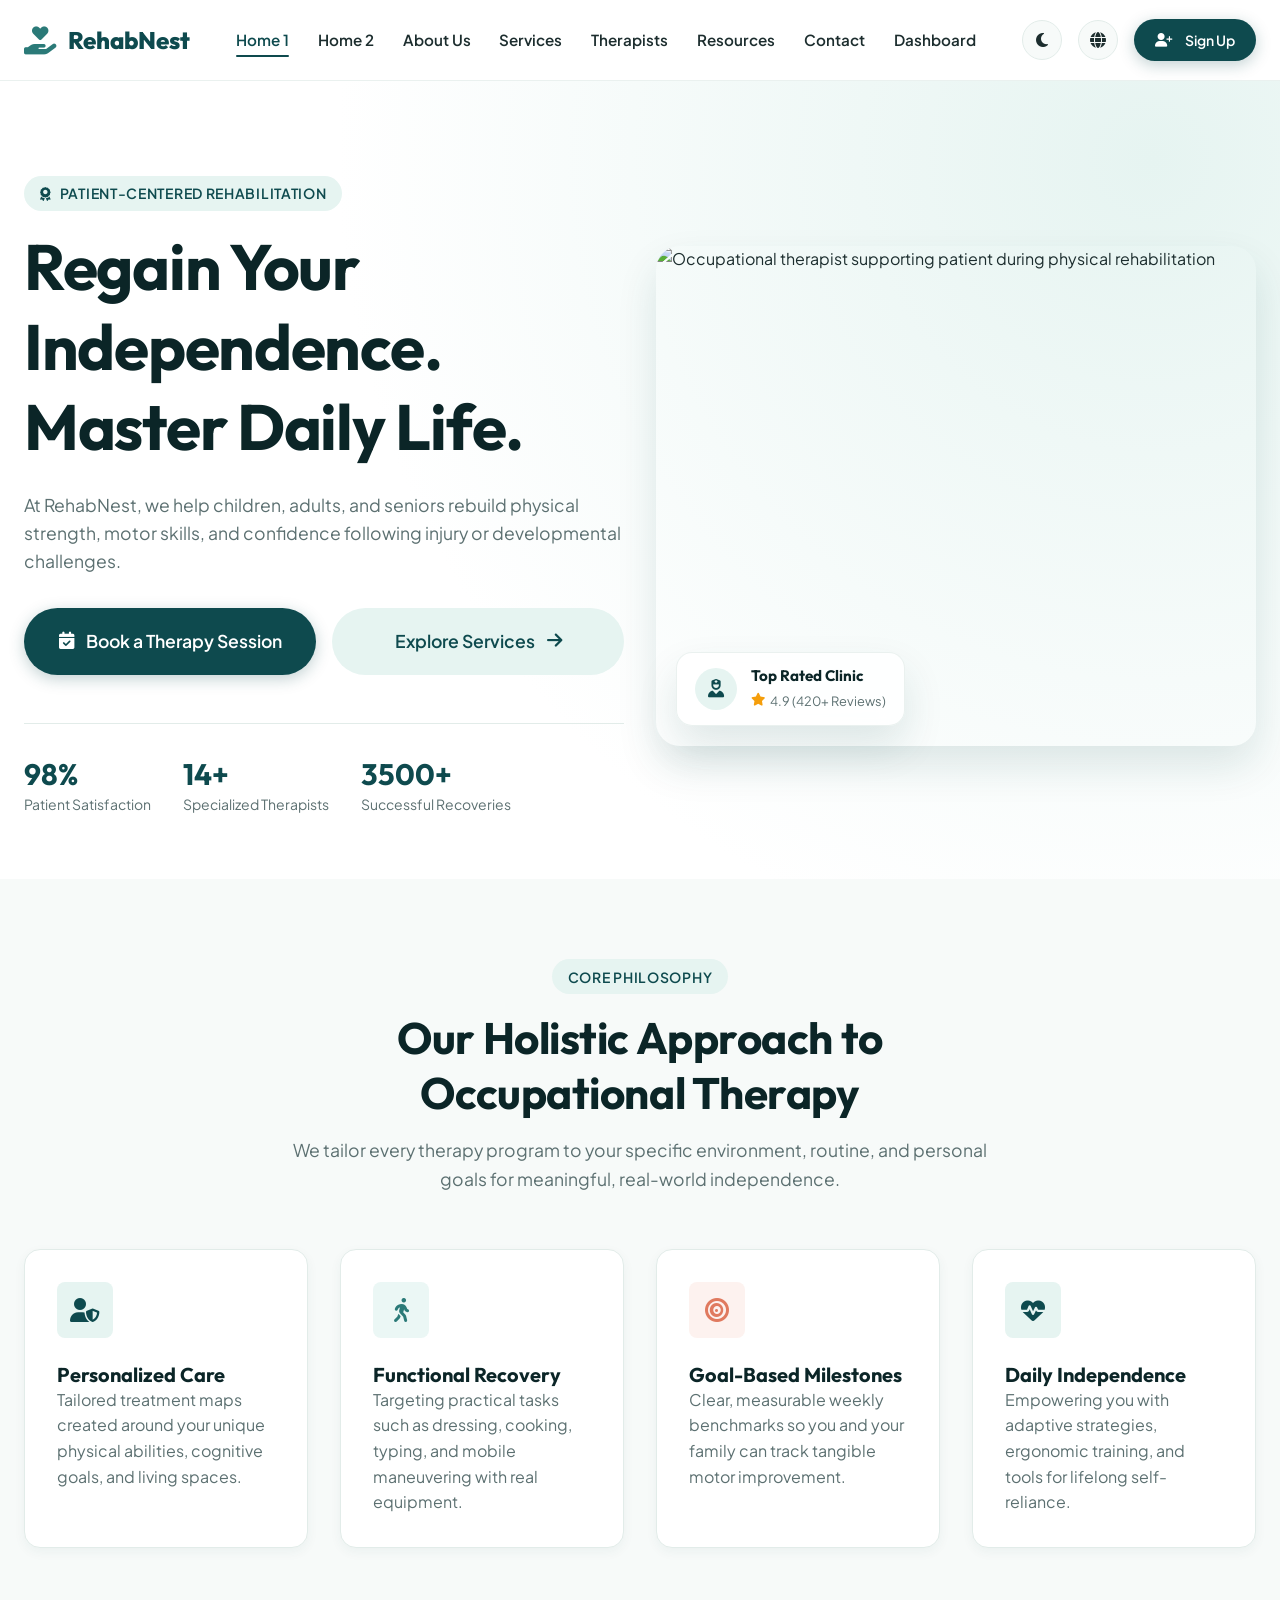
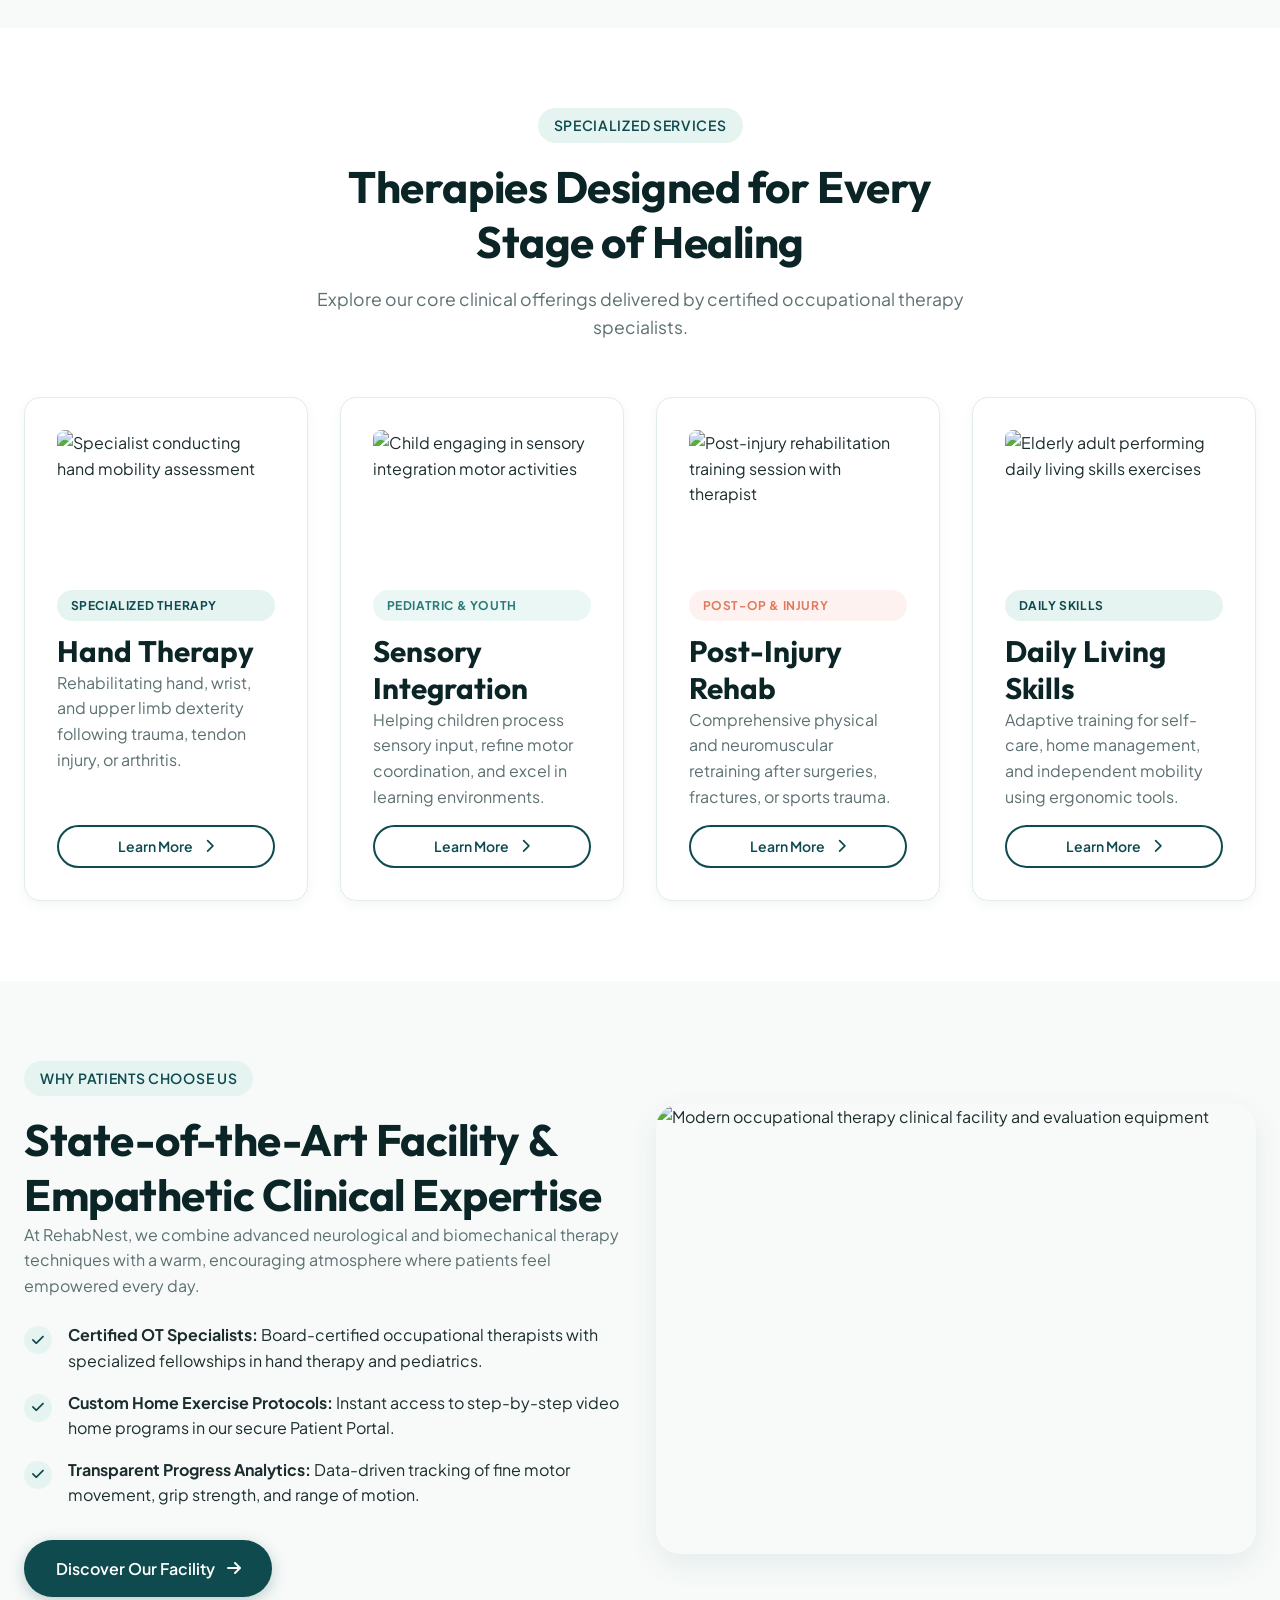
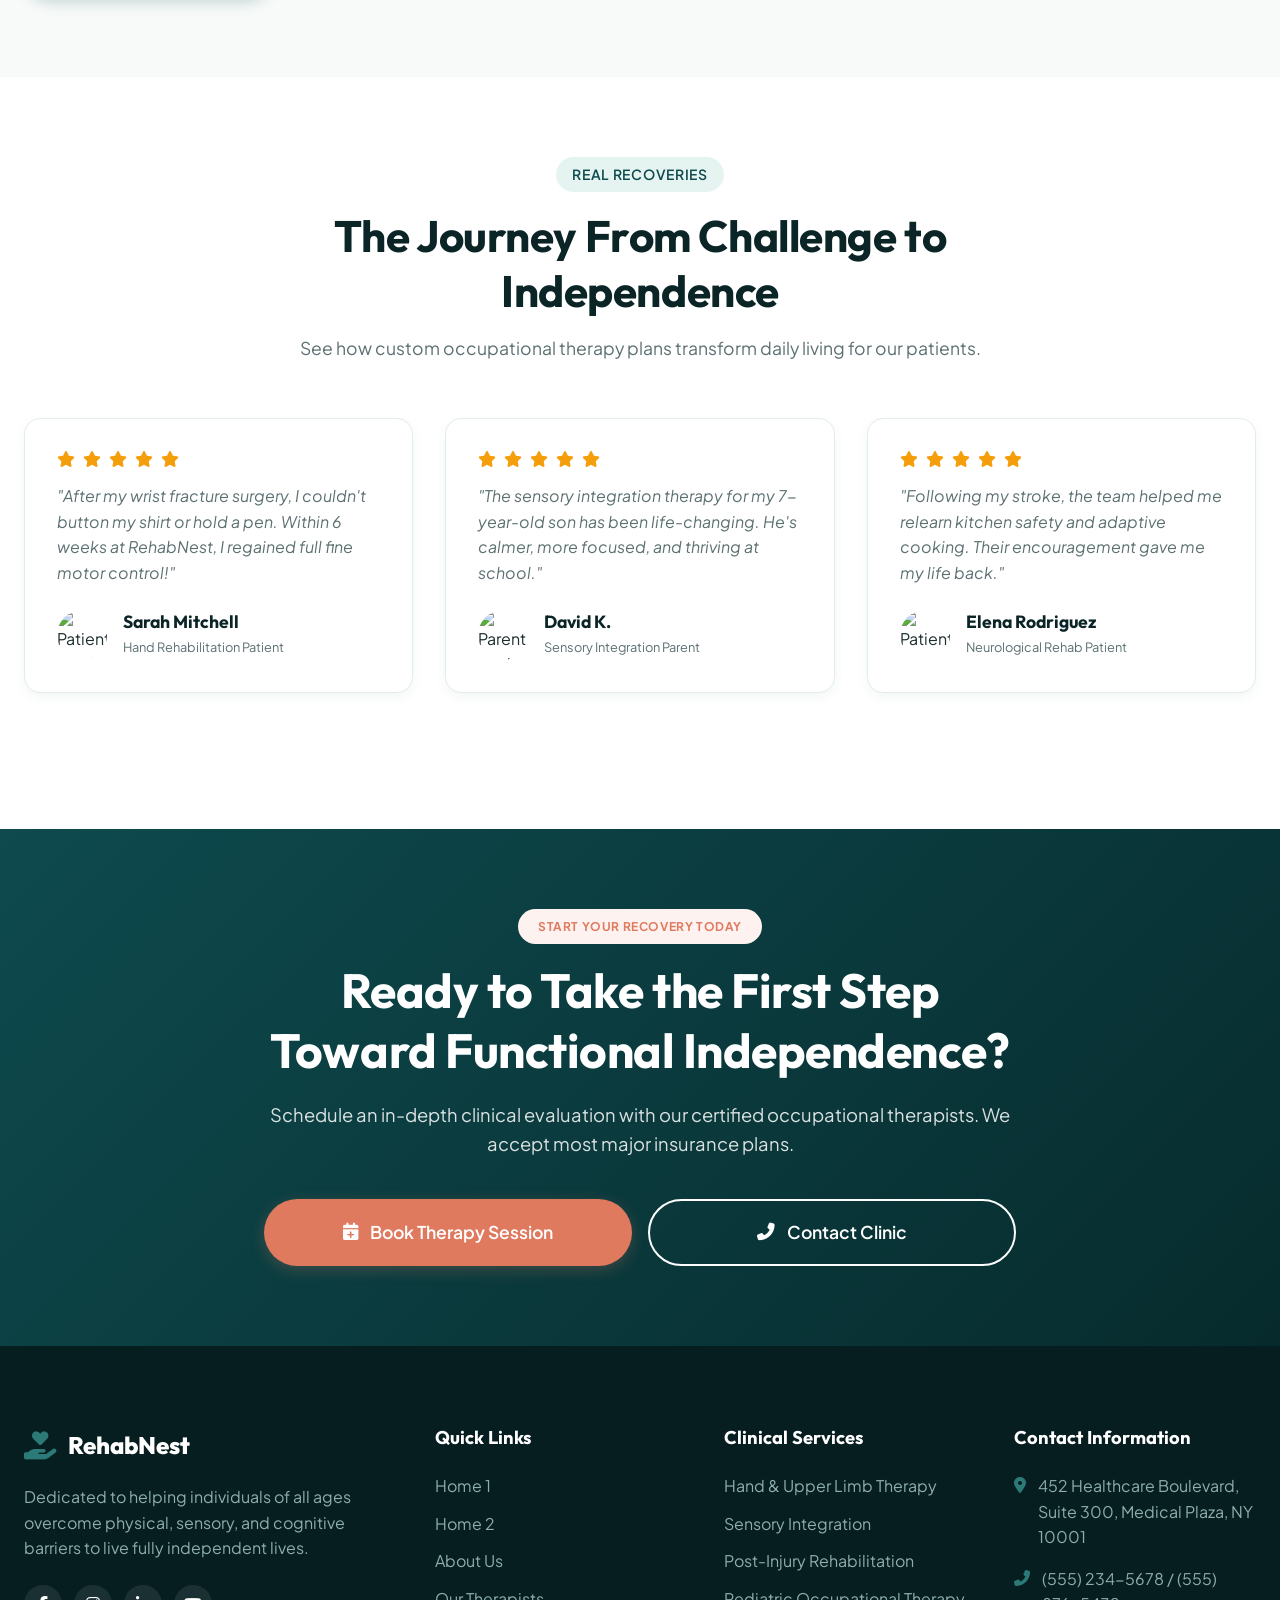
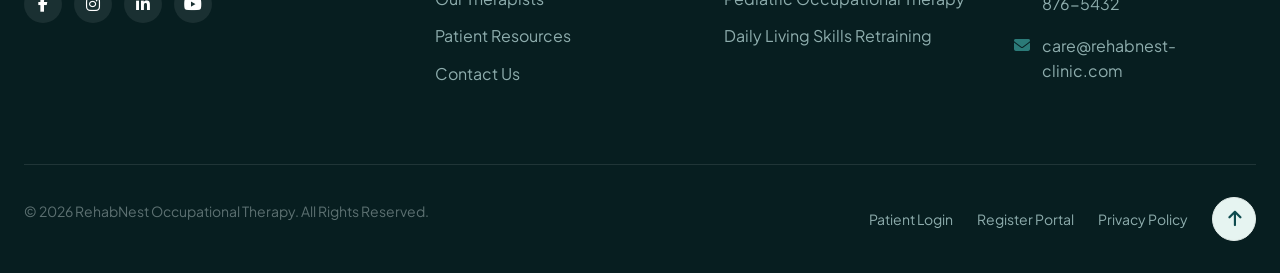
==== index.html @ 9215f9e5 "corrections" ====
<!DOCTYPE html>
<html lang="en">
<head>
  <meta charset="UTF-8">
  <meta name="viewport" content="width=device-width, initial-scale=1.0">
  <title>RehabNest Occupational Therapy | Regain Independence & Everyday Living Skills</title>
  <meta name="description" content="Empowering patients to regain independence, improve daily living skills, and recover post-injury with personalized occupational therapy.">
  
  <!-- Favicon -->
  <link rel="icon" href="https://img.icons8.com/isometric/50/hands.png" type="image/png">
  
  <!-- Font Awesome Icons -->
  <link rel="stylesheet" href="https://cdnjs.cloudflare.com/ajax/libs/font-awesome/6.4.0/css/all.min.css">
  
  <!-- Custom Stylesheets -->
  <link rel="stylesheet" href="css/main.css">
  <link rel="stylesheet" href="css/dark-mode.css">
  <link rel="stylesheet" href="css/rtl.css">
</head>
<body>

  <!-- Sticky Header Navigation -->
  <header class="site-header">
    <div class="container header-container">
      <a href="index.html" class="brand-logo">
        <i class="fas fa-hand-holding-heart"></i>
        <span>RehabNest</span>
      </a>

      <nav>
        <ul class="nav-menu" id="nav-menu">
          <li><a href="index.html" class="nav-link active">Home 1</a></li>
          <li><a href="home-2.html" class="nav-link">Home 2</a></li>
          <li><a href="about.html" class="nav-link">About Us</a></li>
          <li><a href="services.html" class="nav-link">Services</a></li>
          <li><a href="therapists.html" class="nav-link">Therapists</a></li>
          <li><a href="resources.html" class="nav-link">Resources</a></li>
          <li><a href="contact.html" class="nav-link">Contact</a></li>
          <li><a href="dashboard.html" class="nav-link">Dashboard</a></li>
          <li class="mobile-nav-cta">
            <div style="display: flex; align-items: center; justify-content: center; gap: 0.75rem; margin-bottom: 0.85rem;">
              <button class="toggle-btn theme-toggle-btn" aria-label="Toggle Dark Mode" title="Toggle Light/Dark Theme"><i class="fas fa-moon"></i></button>
              <button class="toggle-btn rtl-toggle-btn" aria-label="Toggle RTL" title="Toggle LTR/RTL Layout"><i class="fas fa-globe"></i></button>
            </div>
            <a href="signup.html" class="btn btn-sm btn-primary" style="width: 100%; justify-content: center;"><i class="fas fa-user-plus"></i> Sign Up</a>
          </li>
        </ul>
      </nav>

      <div class="nav-actions">
        <button class="toggle-btn" id="theme-toggle" aria-label="Toggle Dark Mode" title="Toggle Light/Dark Theme">
          <i class="fas fa-moon"></i>
        </button>
        <button class="toggle-btn" id="rtl-toggle" aria-label="Toggle RTL" title="Toggle LTR/RTL Layout">
          <i class="fas fa-globe"></i>
        </button>
        <a href="signup.html" class="btn btn-sm btn-primary"><i class="fas fa-user-plus"></i> Sign Up</a>
        <button class="mobile-toggle" id="mobile-toggle" aria-label="Mobile Navigation">
          <i class="fas fa-bars"></i>
        </button>
      </div>
    </div>
  </header>

  <main>

    <!-- SECTION 1: HERO -->
    <section class="section hero-section" style="padding: 6rem 0 4rem 0; background: radial-gradient(circle at 90% 10%, var(--primary-light) 0%, transparent 60%);">
      <div class="container">
        <div class="grid-2 align-center">
          <div data-animate="slide-left">
            <span class="section-subtitle"><i class="fas fa-award"></i> Patient-Centered Rehabilitation</span>
            <h1 style="margin-bottom: 1.5rem;">Regain Your Independence. Master Daily Life.</h1>
            <p class="section-desc" style="margin-bottom: 2rem;">
              At RehabNest, we help children, adults, and seniors rebuild physical strength, motor skills, and confidence following injury or developmental challenges.
            </p>
            <div class="btn-group-equal">
              <a href="#" class="btn btn-lg btn-primary" data-modal-target="booking-modal">
                <i class="fas fa-calendar-check"></i> Book a Therapy Session
              </a>
              <a href="services.html" class="btn btn-lg btn-secondary">
                Explore Services <i class="fas fa-arrow-right"></i>
              </a>
            </div>

            <div style="display: flex; gap: 2rem; margin-top: 3rem; padding-top: 2rem; border-top: 1px solid var(--card-border);">
              <div>
                <h3 class="counter-val" data-count="98" data-suffix="%" style="color: var(--primary);">0</h3>
                <p style="font-size: 0.875rem; margin: 0;">Patient Satisfaction</p>
              </div>
              <div>
                <h3 class="counter-val" data-count="14" data-suffix="+" style="color: var(--primary);">0</h3>
                <p style="font-size: 0.875rem; margin: 0;">Specialized Therapists</p>
              </div>
              <div>
                <h3 class="counter-val" data-count="3500" data-suffix="+" style="color: var(--primary);">0</h3>
                <p style="font-size: 0.875rem; margin: 0;">Successful Recoveries</p>
              </div>
            </div>
          </div>

          <div style="position: relative;" data-animate="slide-right">
            <div style="border-radius: var(--radius-lg); overflow: hidden; box-shadow: var(--shadow-lg);">
              <img src="https://images.unsplash.com/photo-1576091160399-112ba8d25d1d?auto=format&fit=crop&w=1000&q=80" alt="Occupational therapist supporting patient during physical rehabilitation" style="width: 100%; height: 500px; object-fit: cover;">
            </div>

            <!-- Floating Info Badge -->
            <div style="position: absolute; top: auto !important; bottom: 1.25rem !important; left: 1.25rem !important; height: auto !important; min-height: 0 !important; max-height: fit-content !important; background: var(--glass-bg); backdrop-filter: blur(12px); -webkit-backdrop-filter: blur(12px); border: 1px solid var(--glass-border); border-radius: var(--radius-md); padding: 0.85rem 1.15rem; box-shadow: var(--shadow-lg); z-index: 10; max-width: 260px;">
              <div style="display: flex; align-items: center; gap: 0.85rem;">
                <div style="width: 42px; height: 42px; border-radius: 50%; background: var(--primary-light); color: var(--primary); display: flex; align-items: center; justify-content: center; font-size: 1.15rem; flex-shrink: 0;">
                  <i class="fas fa-user-nurse"></i>
                </div>
                <div>
                  <h5 style="margin: 0; font-size: 0.95rem; font-weight: 700; color: var(--heading-color);">Top Rated Clinic</h5>
                  <span style="font-size: 0.8rem; color: var(--text-muted); display: inline-flex; align-items: center; gap: 0.3rem;"><i class="fas fa-star" style="color: #F59E0B;"></i> 4.9 (420+ Reviews)</span>
                </div>
              </div>
            </div>
          </div>
        </div>
      </div>
    </section>

    <!-- SECTION 2: THERAPY APPROACH -->
    <section class="section section-bg-alt">
      <div class="container">
        <div class="section-header" data-animate="fade-in">
          <span class="section-subtitle">Core Philosophy</span>
          <h2 class="section-title">Our Holistic Approach to Occupational Therapy</h2>
          <p class="section-desc">We tailor every therapy program to your specific environment, routine, and personal goals for meaningful, real-world independence.</p>
        </div>

        <div class="grid-4">
          <div class="card" data-animate="fade-in">
            <div style="width: 56px; height: 56px; background: var(--primary-light); color: var(--primary); border-radius: var(--radius-sm); display: flex; align-items: center; justify-content: center; font-size: 1.5rem; margin-bottom: 1.5rem;">
              <i class="fas fa-user-shield"></i>
            </div>
            <h4>Personalized Care</h4>
            <p>Tailored treatment maps created around your unique physical abilities, cognitive goals, and living spaces.</p>
          </div>

          <div class="card" data-animate="fade-in">
            <div style="width: 56px; height: 56px; background: var(--secondary-light); color: var(--secondary); border-radius: var(--radius-sm); display: flex; align-items: center; justify-content: center; font-size: 1.5rem; margin-bottom: 1.5rem;">
              <i class="fas fa-walking"></i>
            </div>
            <h4>Functional Recovery</h4>
            <p>Targeting practical tasks such as dressing, cooking, typing, and mobile maneuvering with real equipment.</p>
          </div>

          <div class="card" data-animate="fade-in">
            <div style="width: 56px; height: 56px; background: var(--accent-light); color: var(--accent); border-radius: var(--radius-sm); display: flex; align-items: center; justify-content: center; font-size: 1.5rem; margin-bottom: 1.5rem;">
              <i class="fas fa-bullseye"></i>
            </div>
            <h4>Goal-Based Milestones</h4>
            <p>Clear, measurable weekly benchmarks so you and your family can track tangible motor improvement.</p>
          </div>

          <div class="card" data-animate="fade-in">
            <div style="width: 56px; height: 56px; background: var(--primary-light); color: var(--primary); border-radius: var(--radius-sm); display: flex; align-items: center; justify-content: center; font-size: 1.5rem; margin-bottom: 1.5rem;">
              <i class="fas fa-heartbeat"></i>
            </div>
            <h4>Daily Independence</h4>
            <p>Empowering you with adaptive strategies, ergonomic training, and tools for lifelong self-reliance.</p>
          </div>
        </div>
      </div>
    </section>

    <!-- SECTION 3: FEATURED SERVICES -->
    <section class="section">
      <div class="container">
        <div class="section-header" data-animate="fade-in">
          <span class="section-subtitle">Specialized Services</span>
          <h2 class="section-title">Therapies Designed for Every Stage of Healing</h2>
          <p class="section-desc">Explore our core clinical offerings delivered by certified occupational therapy specialists.</p>
        </div>

        <div class="grid-4">
          <div class="card" data-animate="fade-in">
            <div class="card-img-wrapper">
              <img src="https://images.unsplash.com/photo-1584515979956-d9f6e5d09982?auto=format&fit=crop&w=600&q=80" alt="Specialist conducting hand mobility assessment">
            </div>
            <span class="badge badge-primary" style="margin-bottom: 0.75rem;">Specialized Therapy</span>
            <h3>Hand Therapy</h3>
            <p>Rehabilitating hand, wrist, and upper limb dexterity following trauma, tendon injury, or arthritis.</p>
            <a href="hand-therapy.html" class="btn btn-sm btn-outline" style="margin-top: 1rem; width: 100%;">Learn More <i class="fas fa-chevron-right"></i></a>
          </div>

          <div class="card" data-animate="fade-in">
            <div class="card-img-wrapper">
              <img src="https://images.unsplash.com/photo-1516627145497-ae6968895b74?auto=format&fit=crop&w=600&q=80" alt="Child engaging in sensory integration motor activities">
            </div>
            <span class="badge badge-secondary" style="margin-bottom: 0.75rem;">Pediatric & Youth</span>
            <h3>Sensory Integration</h3>
            <p>Helping children process sensory input, refine motor coordination, and excel in learning environments.</p>
            <a href="sensory-integration.html" class="btn btn-sm btn-outline" style="margin-top: 1rem; width: 100%;">Learn More <i class="fas fa-chevron-right"></i></a>
          </div>

          <div class="card" data-animate="fade-in">
            <div class="card-img-wrapper">
              <img src="https://images.unsplash.com/photo-1571019613454-1cb2f99b2d8b?auto=format&fit=crop&w=600&q=80" alt="Post-injury rehabilitation training session with therapist">
            </div>
            <span class="badge badge-accent" style="margin-bottom: 0.75rem;">Post-Op & Injury</span>
            <h3>Post-Injury Rehab</h3>
            <p>Comprehensive physical and neuromuscular retraining after surgeries, fractures, or sports trauma.</p>
            <a href="post-injury-rehab.html" class="btn btn-sm btn-outline" style="margin-top: 1rem; width: 100%;">Learn More <i class="fas fa-chevron-right"></i></a>
          </div>

          <div class="card" data-animate="fade-in">
            <div class="card-img-wrapper">
              <img src="https://images.unsplash.com/photo-1508847154043-be5407fcaa5a?auto=format&fit=crop&w=600&q=80" alt="Elderly adult performing daily living skills exercises">
            </div>
            <span class="badge badge-primary" style="margin-bottom: 0.75rem;">Daily Skills</span>
            <h3>Daily Living Skills</h3>
            <p>Adaptive training for self-care, home management, and independent mobility using ergonomic tools.</p>
            <a href="services.html" class="btn btn-sm btn-outline" style="margin-top: 1rem; width: 100%;">Learn More <i class="fas fa-chevron-right"></i></a>
          </div>
        </div>
      </div>
    </section>

    <!-- SECTION 4: WHY CHOOSE REHABNEST -->
    <section class="section section-bg-alt">
      <div class="container">
        <div class="grid-2 align-center">
          <div data-animate="slide-left">
            <span class="section-subtitle">Why Patients Choose Us</span>
            <h2>State-of-the-Art Facility & Empathetic Clinical Expertise</h2>
            <p style="margin-bottom: 1.5rem;">
              At RehabNest, we combine advanced neurological and biomechanical therapy techniques with a warm, encouraging atmosphere where patients feel empowered every day.
            </p>

            <ul style="list-style: none; margin-bottom: 2rem;">
              <li style="display: flex; gap: 1rem; margin-bottom: 1rem;">
                <div style="width: 28px; height: 28px; border-radius: 50%; background: var(--primary-light); color: var(--primary); display: flex; align-items: center; justify-content: center; font-size: 0.85rem; flex-shrink: 0; margin-top: 4px;">
                  <i class="fas fa-check"></i>
                </div>
                <div>
                  <strong>Certified OT Specialists:</strong> Board-certified occupational therapists with specialized fellowships in hand therapy and pediatrics.
                </div>
              </li>
              <li style="display: flex; gap: 1rem; margin-bottom: 1rem;">
                <div style="width: 28px; height: 28px; border-radius: 50%; background: var(--primary-light); color: var(--primary); display: flex; align-items: center; justify-content: center; font-size: 0.85rem; flex-shrink: 0; margin-top: 4px;">
                  <i class="fas fa-check"></i>
                </div>
                <div>
                  <strong>Custom Home Exercise Protocols:</strong> Instant access to step-by-step video home programs in our secure Patient Portal.
                </div>
              </li>
              <li style="display: flex; gap: 1rem;">
                <div style="width: 28px; height: 28px; border-radius: 50%; background: var(--primary-light); color: var(--primary); display: flex; align-items: center; justify-content: center; font-size: 0.85rem; flex-shrink: 0; margin-top: 4px;">
                  <i class="fas fa-check"></i>
                </div>
                <div>
                  <strong>Transparent Progress Analytics:</strong> Data-driven tracking of fine motor movement, grip strength, and range of motion.
                </div>
              </li>
            </ul>

            <a href="about.html" class="btn btn-primary">Discover Our Facility <i class="fas fa-arrow-right"></i></a>
          </div>

          <div data-animate="slide-right">
            <div style="border-radius: var(--radius-lg); overflow: hidden; box-shadow: var(--shadow-md);">
              <img src="https://images.unsplash.com/photo-1581594693702-fbdc51b2763b?auto=format&fit=crop&w=1000&q=80" alt="Modern occupational therapy clinical facility and evaluation equipment" style="width:100%; height:450px; object-fit:cover;">
            </div>
          </div>
        </div>
      </div>
    </section>

    <!-- SECTION 5: PATIENT SUCCESS / PROGRESS -->
    <section class="section">
      <div class="container">
        <div class="section-header" data-animate="fade-in">
          <span class="section-subtitle">Real Recoveries</span>
          <h2 class="section-title">The Journey From Challenge to Independence</h2>
          <p class="section-desc">See how custom occupational therapy plans transform daily living for our patients.</p>
        </div>

        <div class="grid-3" style="margin-bottom: 3.5rem;">
          <div class="card" data-animate="fade-in">
            <div style="display: flex; gap: 0.5rem; color: #F59E0B; margin-bottom: 1rem;">
              <i class="fas fa-star"></i><i class="fas fa-star"></i><i class="fas fa-star"></i><i class="fas fa-star"></i><i class="fas fa-star"></i>
            </div>
            <p style="font-style: italic; margin-bottom: 1.5rem;">
              "After my wrist fracture surgery, I couldn't button my shirt or hold a pen. Within 6 weeks at RehabNest, I regained full fine motor control!"
            </p>
            <div style="display: flex; align-items: center; gap: 1rem;">
              <img src="https://images.unsplash.com/photo-1544005313-94ddf0286df2?auto=format&fit=crop&w=120&q=80" alt="Patient Sarah M." style="width: 50px; height: 50px; border-radius: 50%; object-fit: cover;">
              <div>
                <h5 style="margin: 0;">Sarah Mitchell</h5>
                <span style="font-size: 0.8rem; color: var(--text-muted);">Hand Rehabilitation Patient</span>
              </div>
            </div>
          </div>

          <div class="card" data-animate="fade-in">
            <div style="display: flex; gap: 0.5rem; color: #F59E0B; margin-bottom: 1rem;">
              <i class="fas fa-star"></i><i class="fas fa-star"></i><i class="fas fa-star"></i><i class="fas fa-star"></i><i class="fas fa-star"></i>
            </div>
            <p style="font-style: italic; margin-bottom: 1.5rem;">
              "The sensory integration therapy for my 7-year-old son has been life-changing. He's calmer, more focused, and thriving at school."
            </p>
            <div style="display: flex; align-items: center; gap: 1rem;">
              <img src="https://images.unsplash.com/photo-1507003211169-0a1dd7228f2d?auto=format&fit=crop&w=120&q=80" alt="Parent David K." style="width: 50px; height: 50px; border-radius: 50%; object-fit: cover;">
              <div>
                <h5 style="margin: 0;">David K.</h5>
                <span style="font-size: 0.8rem; color: var(--text-muted);">Sensory Integration Parent</span>
              </div>
            </div>
          </div>

          <div class="card" data-animate="fade-in">
            <div style="display: flex; gap: 0.5rem; color: #F59E0B; margin-bottom: 1rem;">
              <i class="fas fa-star"></i><i class="fas fa-star"></i><i class="fas fa-star"></i><i class="fas fa-star"></i><i class="fas fa-star"></i>
            </div>
            <p style="font-style: italic; margin-bottom: 1.5rem;">
              "Following my stroke, the team helped me relearn kitchen safety and adaptive cooking. Their encouragement gave me my life back."
            </p>
            <div style="display: flex; align-items: center; gap: 1rem;">
              <img src="https://images.unsplash.com/photo-1573496359142-b8d87734a5a2?auto=format&fit=crop&w=120&q=80" alt="Patient Elena R." style="width: 50px; height: 50px; border-radius: 50%; object-fit: cover;">
              <div>
                <h5 style="margin: 0;">Elena Rodriguez</h5>
                <span style="font-size: 0.8rem; color: var(--text-muted);">Neurological Rehab Patient</span>
              </div>
            </div>
          </div>
        </div>
      </div>
    </section>

    <!-- SECTION 6: FINAL CTA -->
    <section class="section" style="background: linear-gradient(135deg, var(--primary) 0%, #072B2D 100%); color: #FFFFFF;">
      <div class="container text-center" style="text-align: center; max-width: 800px;" data-animate="zoom-in">
        <span class="badge badge-accent" style="margin-bottom: 1rem; padding: 0.5rem 1.25rem;">Start Your Recovery Today</span>
        <h2 style="color: #FFFFFF; font-size: clamp(2rem, 4vw, 3rem); margin-bottom: 1.25rem;">
          Ready to Take the First Step Toward Functional Independence?
        </h2>
        <p style="color: rgba(255, 255, 255, 0.85); font-size: 1.15rem; margin-bottom: 2.5rem;">
          Schedule an in-depth clinical evaluation with our certified occupational therapists. We accept most major insurance plans.
        </p>
        <div class="btn-group-equal" style="justify-content: center;">
          <a href="#" class="btn btn-lg btn-accent" data-modal-target="booking-modal">
            <i class="fas fa-calendar-plus"></i> Book Therapy Session
          </a>
          <a href="contact.html" class="btn btn-lg btn-outline" style="border-color: #FFFFFF; color: #FFFFFF !important;">
            <i class="fas fa-phone-alt"></i> Contact Clinic
          </a>
        </div>
      </div>
    </section>

  </main>

  <!-- Reusable Footer -->
  <footer class="site-footer">
    <div class="container">
      <div class="footer-top">
        <div class="footer-brand">
          <a href="index.html" class="brand-logo">
            <i class="fas fa-hand-holding-heart"></i>
            <span>RehabNest</span>
          </a>
          <p>Dedicated to helping individuals of all ages overcome physical, sensory, and cognitive barriers to live fully independent lives.</p>
          <div class="footer-socials">
            <a href="#" class="social-link" aria-label="Facebook"><i class="fab fa-facebook-f"></i></a>
            <a href="#" class="social-link" aria-label="Instagram"><i class="fab fa-instagram"></i></a>
            <a href="#" class="social-link" aria-label="LinkedIn"><i class="fab fa-linkedin-in"></i></a>
            <a href="#" class="social-link" aria-label="YouTube"><i class="fab fa-youtube"></i></a>
          </div>
        </div>

        <div class="footer-widget">
          <h4>Quick Links</h4>
          <ul class="footer-links">
            <li><a href="index.html">Home 1</a></li>
            <li><a href="home-2.html">Home 2</a></li>
            <li><a href="about.html">About Us</a></li>
            <li><a href="therapists.html">Our Therapists</a></li>
            <li><a href="resources.html">Patient Resources</a></li>
            <li><a href="contact.html">Contact Us</a></li>
          </ul>
        </div>

        <div class="footer-widget">
          <h4>Clinical Services</h4>
          <ul class="footer-links">
            <li><a href="hand-therapy.html">Hand & Upper Limb Therapy</a></li>
            <li><a href="sensory-integration.html">Sensory Integration</a></li>
            <li><a href="post-injury-rehab.html">Post-Injury Rehabilitation</a></li>
            <li><a href="services.html">Pediatric Occupational Therapy</a></li>
            <li><a href="services.html">Daily Living Skills Retraining</a></li>
          </ul>
        </div>

        <div class="footer-widget">
          <h4>Contact Information</h4>
          <div class="footer-contact-item">
            <i class="fas fa-map-marker-alt"></i>
            <span>452 Healthcare Boulevard, Suite 300, Medical Plaza, NY 10001</span>
          </div>
          <div class="footer-contact-item">
            <i class="fas fa-phone-alt"></i>
            <span>(555) 234-5678 / (555) 876-5432</span>
          </div>
          <div class="footer-contact-item">
            <i class="fas fa-envelope"></i>
            <span>care@rehabnest-clinic.com</span>
          </div>
        </div>
      </div>

      <div class="footer-bottom">
        <p>&copy; 2026 RehabNest Occupational Therapy. All Rights Reserved.</p>
        <div style="display: flex; gap: 1.5rem; align-items: center;">
          <a href="login.html" style="color: #8EADAD;">Patient Login</a>
          <a href="signup.html" style="color: #8EADAD;">Register Portal</a>
          <a href="404.html" style="color: #8EADAD;">Privacy Policy</a>
          <button class="back-to-top-btn" title="Back to Top" aria-label="Back to top"><i class="fas fa-arrow-up"></i></button>
        </div>
      </div>
    </div>
  </footer>

  <!-- Appointment Booking Modal -->
  <div class="modal-overlay" id="booking-modal">
    <div class="modal-card">
      <button class="modal-close" data-modal-close><i class="fas fa-times"></i></button>
      <h3 style="margin-bottom: 0.5rem;"><i class="fas fa-calendar-check" style="color: var(--primary);"></i> Book Therapy Session</h3>
      <p style="margin-bottom: 1.5rem; font-size: 0.9rem;">Fill in your details and our clinical receptionist will call you to confirm your time slot.</p>

      <form data-validate>
        <div class="form-group">
          <label class="form-label">Full Name *</label>
          <input type="text" class="form-control" required placeholder="e.g. John Doe">
        </div>

        <div class="grid-2">
          <div class="form-group">
            <label class="form-label">Phone Number *</label>
            <input type="tel" class="form-control" required placeholder="(555) 000-0000">
          </div>
          <div class="form-group">
            <label class="form-label">Therapy Type</label>
            <select class="form-control">
              <option>Hand & Upper Limb</option>
              <option>Sensory Integration</option>
              <option>Post-Injury Rehab</option>
              <option>Pediatric OT</option>
              <option>Daily Living Skills</option>
            </select>
          </div>
        </div>

        <div class="form-group">
          <label class="form-label">Preferred Date & Time</label>
          <input type="datetime-local" class="form-control">
        </div>

        <button type="submit" class="btn btn-primary" style="width: 100%; margin-top: 0.5rem;">Confirm Session Request</button>
      </form>
    </div>
  </div>

  <!-- Scripts -->
  <script src="js/main.js"></script>
  <script src="js/forms.js"></script>
</body>
</html>
---- css/main.css ----
/* RehabNest Occupational Therapy - Core Stylesheet */
@import url('https://fonts.googleapis.com/css2?family=Outfit:wght@400;500;600;700;800&family=Plus+Jakarta+Sans:wght@400;500;600;700&display=swap');

:root {
  /* Color Palette - Light Mode Default */
  --primary: #0E4A4E;
  --primary-hover: #09373A;
  --primary-light: #E6F4F1;
  --secondary: #2B7A78;
  --secondary-light: #EBF7F5;
  --accent: #E07A5F;
  --accent-hover: #D06346;
  --accent-light: #FDF2EF;
  --warm-neutral: #FAF8F5;
  --bg-main: #FFFFFF;
  --bg-alt: #F7FAF9;
  --card-bg: #FFFFFF;
  --card-border: #E2ECE9;
  
  --text-main: #1C2D2E;
  --text-muted: #5C7071;
  --text-light: #8E9F9F;
  --heading-color: #0B2527;

  --success: #2E7D32;
  --success-bg: #E8F5E9;
  --warning: #F57C00;
  --warning-bg: #FFF3E0;
  --danger: #D32F2F;
  --danger-bg: #FFEBEE;
  
  /* Layout & Spacing */
  --container-max: 1280px;
  --radius-sm: 8px;
  --radius-md: 16px;
  --radius-lg: 24px;
  --radius-full: 9999px;
  
  /* Shadows & Glassmorphism */
  --shadow-sm: 0 4px 12px rgba(14, 74, 78, 0.05);
  --shadow-md: 0 10px 30px rgba(14, 74, 78, 0.08);
  --shadow-lg: 0 20px 40px rgba(14, 74, 78, 0.12);
  --glass-bg: rgba(255, 255, 255, 0.85);
  --glass-border: rgba(226, 236, 233, 0.7);
  --glass-blur: blur(12px);

  /* Font Families */
  --font-heading: 'Outfit', sans-serif;
  --font-body: 'Plus Jakarta Sans', sans-serif;

  /* Transitions */
  --transition-fast: 0.2s cubic-bezier(0.4, 0, 0.2, 1);
  --transition-normal: 0.35s cubic-bezier(0.4, 0, 0.2, 1);
}

/* CSS Reset & Base */
*, *::before, *::after {
  box-sizing: border-box;
  margin: 0;
  padding: 0;
}

html {
  scroll-behavior: smooth;
  font-size: 16px;
}

body {
  font-family: var(--font-body);
  background-color: var(--bg-main);
  color: var(--text-main);
  line-height: 1.6;
  overflow-x: hidden;
  padding-top: 80px;
  -webkit-font-smoothing: antialiased;
}

/* Typography */
h1, h2, h3, h4, h5, h6 {
  font-family: var(--font-heading);
  color: var(--heading-color);
  font-weight: 700;
  line-height: 1.25;
}

h1 { font-size: clamp(2.5rem, 5vw, 4rem); letter-spacing: -0.02em; }
h2 { font-size: clamp(2rem, 3.5vw, 2.75rem); letter-spacing: -0.01em; }
h3 { font-size: clamp(1.4rem, 2.5vw, 1.85rem); }
h4 { font-size: 1.25rem; }
h5 { font-size: 1.1rem; }
p { margin-bottom: 1rem; color: var(--text-muted); }
p:last-child { margin-bottom: 0; }

a {
  color: var(--secondary);
  text-decoration: none;
  transition: color var(--transition-fast);
}
a:hover { color: var(--primary); }

img {
  max-width: 100%;
  height: auto;
  display: block;
  object-fit: cover;
}

/* Layout Utilities */
.container {
  width: 100%;
  max-width: var(--container-max);
  margin: 0 auto;
  padding: 0 1.5rem;
}

.section {
  padding: 5rem 0;
  position: relative;
}

.section-bg-alt {
  background-color: var(--bg-alt);
}

.section-header {
  text-align: center;
  max-width: 700px;
  margin: 0 auto 3.5rem auto;
}

.section-subtitle {
  display: inline-flex;
  align-items: center;
  gap: 0.5rem;
  padding: 0.4rem 1rem;
  background-color: var(--primary-light);
  color: var(--primary);
  font-weight: 600;
  font-size: 0.875rem;
  border-radius: var(--radius-full);
  margin-bottom: 1rem;
  text-transform: uppercase;
  letter-spacing: 0.05em;
}

.section-title {
  margin-bottom: 1rem;
}

.section-desc {
  font-size: 1.1rem;
}

/* Flex & Grid Utilities */
.grid-2 { display: grid; grid-template-columns: repeat(2, 1fr); gap: 2rem; }
.grid-3 { display: grid; grid-template-columns: repeat(3, 1fr); gap: 2rem; }
.grid-4 { display: grid; grid-template-columns: repeat(4, 1fr); gap: 2rem; }

.flex-center { display: flex; align-items: center; justify-content: center; }
.flex-between { display: flex; align-items: center; justify-content: space-between; }
.align-center { align-items: center; }

/* Buttons */
.btn {
  display: inline-flex;
  align-items: center;
  justify-content: center;
  gap: 0.75rem;
  padding: 0.85rem 1.85rem;
  font-family: var(--font-body);
  font-weight: 600;
  font-size: 1rem;
  border-radius: var(--radius-full);
  border: 2px solid transparent;
  cursor: pointer;
  transition: all var(--transition-normal);
  text-align: center;
  white-space: nowrap;
}

.btn-primary {
  background-color: var(--primary);
  color: #FFFFFF !important;
  box-shadow: 0 4px 15px rgba(14, 74, 78, 0.25);
}
.btn-primary:hover {
  background-color: var(--primary-hover);
  transform: translateY(-2px);
  box-shadow: 0 8px 25px rgba(14, 74, 78, 0.35);
}

.btn-secondary {
  background-color: var(--primary-light);
  color: var(--primary) !important;
  border-color: transparent;
}
.btn-secondary:hover {
  background-color: var(--secondary);
  color: #FFFFFF !important;
  transform: translateY(-2px);
}

.btn-accent {
  background-color: var(--accent);
  color: #FFFFFF !important;
  box-shadow: 0 4px 15px rgba(224, 122, 95, 0.25);
}
.btn-accent:hover {
  background-color: var(--accent-hover);
  transform: translateY(-2px);
  box-shadow: 0 8px 25px rgba(224, 122, 95, 0.35);
}

.btn-outline {
  background: transparent;
  border-color: var(--primary);
  color: var(--primary) !important;
}
.btn-outline:hover {
  background-color: var(--primary);
  color: #FFFFFF !important;
  transform: translateY(-2px);
}

.btn-sm {
  padding: 0.5rem 1.2rem;
  font-size: 0.875rem;
}

.btn-lg {
  padding: 1.1rem 2.2rem;
  font-size: 1.1rem;
}

/* Equal-sized Action Button Container */
.btn-group-equal {
  display: flex;
  gap: 1rem;
  flex-wrap: wrap;
  align-items: stretch;
}

.btn-group-equal .btn {
  flex: 1 1 0;
  min-width: 200px;
  justify-content: center;
  text-align: center;
  box-sizing: border-box;
}

@media (max-width: 640px) {
  .btn-group-equal {
    flex-direction: column;
    align-items: stretch;
    width: 100%;
  }
  .btn-group-equal .btn {
    width: 100% !important;
    max-width: 100% !important;
    flex: 1 1 auto;
    justify-content: center;
  }
}

/* Header & Navbar */
.site-header {
  position: fixed;
  top: 0;
  left: 0;
  width: 100%;
  z-index: 1000;
  background-color: var(--glass-bg);
  backdrop-filter: var(--glass-blur);
  -webkit-backdrop-filter: var(--glass-blur);
  border-bottom: 1px solid var(--glass-border);
  transition: all var(--transition-normal);
}

.header-container {
  display: flex;
  align-items: center;
  justify-content: space-between;
  height: 80px;
}

.brand-logo {
  display: flex;
  align-items: center;
  gap: 0.75rem;
  font-family: var(--font-heading);
  font-size: 1.5rem;
  font-weight: 800;
  color: var(--primary);
  text-decoration: none;
}
.brand-logo i {
  font-size: 1.8rem;
  color: var(--secondary);
}

.nav-menu {
  display: flex;
  align-items: center;
  gap: 1.8rem;
  list-style: none;
}

.nav-link {
  font-weight: 600;
  color: var(--text-main);
  font-size: 0.95rem;
  padding: 0.5rem 0;
  position: relative;
  transition: color var(--transition-fast);
}
.nav-link:hover, .nav-link.active {
  color: var(--primary);
}
.nav-link.active::after {
  content: '';
  position: absolute;
  bottom: 0;
  left: 0;
  width: 100%;
  height: 2px;
  background-color: var(--primary);
  border-radius: var(--radius-full);
}

.nav-actions {
  display: flex;
  align-items: center;
  gap: 1rem;
}

/* Utility Toggles */
.toggle-btn {
  background: var(--bg-alt);
  border: 1px solid var(--card-border);
  color: var(--text-main);
  width: 40px;
  height: 40px;
  border-radius: 50%;
  display: inline-flex;
  align-items: center;
  justify-content: center;
  cursor: pointer;
  font-size: 1rem;
  transition: all var(--transition-fast);
}
.toggle-btn:hover {
  background: var(--primary-light);
  color: var(--primary);
  border-color: var(--primary-light);
}

/* Back to Top Button */
.back-to-top-btn {
  width: 44px;
  height: 44px;
  border-radius: 50%;
  background: var(--primary-light);
  color: var(--primary);
  border: 1px solid var(--card-border);
  display: inline-flex;
  align-items: center;
  justify-content: center;
  font-size: 1.1rem;
  cursor: pointer;
  transition: all var(--transition-normal);
  text-decoration: none;
}
.back-to-top-btn:hover {
  background: var(--primary);
  color: #FFFFFF !important;
  transform: translateY(-4px);
  box-shadow: var(--shadow-md);
}

.mobile-toggle {
  display: none;
  font-size: 1.5rem;
  background: none;
  border: none;
  color: var(--heading-color);
  cursor: pointer;
}

/* Footer */
.site-footer {
  background-color: #071E20;
  color: #B5C9C9;
  padding: 5rem 0 2rem 0;
  position: relative;
  overflow: hidden;
}

.footer-top {
  display: grid;
  grid-template-columns: 1.5fr repeat(3, 1fr);
  gap: 3rem;
  padding-bottom: 4rem;
  border-bottom: 1px solid rgba(255, 255, 255, 0.1);
}

.footer-brand .brand-logo {
  color: #FFFFFF;
  margin-bottom: 1.25rem;
}
.footer-brand p {
  color: #8EADAD;
  margin-bottom: 1.5rem;
}

.footer-socials {
  display: flex;
  gap: 0.75rem;
}
.social-link {
  width: 38px;
  height: 38px;
  border-radius: 50%;
  background: rgba(255, 255, 255, 0.08);
  color: #FFFFFF;
  display: flex;
  align-items: center;
  justify-content: center;
  transition: all var(--transition-fast);
}
.social-link:hover {
  background: var(--secondary);
  color: #FFFFFF;
  transform: translateY(-3px);
}

/* Contact Page Interactive Social Buttons */
.contact-social-btn {
  width: 48px;
  height: 48px;
  border-radius: 50%;
  background: var(--card-bg);
  border: 1.5px solid var(--border-color);
  color: var(--text-color);
  display: inline-flex;
  align-items: center;
  justify-content: center;
  font-size: 1.25rem;
  transition: all 0.3s cubic-bezier(0.34, 1.56, 0.64, 1);
  box-shadow: var(--shadow-sm);
  text-decoration: none;
}

.contact-social-btn:hover {
  color: #FFFFFF !important;
  transform: translateY(-6px) scale(1.15);
}

.contact-social-btn.fb:hover { background: #1877F2; border-color: #1877F2; box-shadow: 0 10px 22px rgba(24, 119, 242, 0.45); }
.contact-social-btn.tw:hover { background: #1DA1F2; border-color: #1DA1F2; box-shadow: 0 10px 22px rgba(29, 161, 242, 0.45); }
.contact-social-btn.ig:hover { background: linear-gradient(45deg, #f09433, #e6683c, #dc2743, #cc2366, #bc1888); border-color: transparent; box-shadow: 0 10px 22px rgba(220, 39, 67, 0.45); }
.contact-social-btn.li:hover { background: #0A66C2; border-color: #0A66C2; box-shadow: 0 10px 22px rgba(10, 102, 194, 0.45); }
.contact-social-btn.yt:hover { background: #FF0000; border-color: #FF0000; box-shadow: 0 10px 22px rgba(255, 0, 0, 0.45); }

.footer-widget h4 {
  color: #FFFFFF;
  font-size: 1.15rem;
  margin-bottom: 1.5rem;
}

.footer-links {
  list-style: none;
}
.footer-links li {
  margin-bottom: 0.75rem;
}
.footer-links a {
  color: #8EADAD;
  transition: color var(--transition-fast);
}
.footer-links a:hover {
  color: #FFFFFF;
  padding-left: 4px;
}

.footer-contact-item {
  display: flex;
  align-items: flex-start;
  gap: 0.75rem;
  margin-bottom: 1rem;
  color: #8EADAD;
}
.footer-contact-item i {
  color: var(--secondary);
  margin-top: 4px;
}

.footer-bottom {
  display: flex;
  align-items: center;
  justify-content: space-between;
  padding-top: 2rem;
  font-size: 0.875rem;
  color: #6C8E8E;
}

/* Card Styling */
.card {
  background-color: var(--card-bg);
  border: 1px solid var(--card-border);
  border-radius: var(--radius-md);
  padding: 2rem;
  box-shadow: var(--shadow-sm);
  transition: all var(--transition-normal);
  display: flex;
  flex-direction: column;
  height: 100%;
}
.card:hover {
  transform: translateY(-5px);
  box-shadow: var(--shadow-md);
  border-color: var(--secondary-light);
}

.card > .btn:last-child,
.card > a.btn:last-child {
  margin-top: auto !important;
}

.card-img-wrapper {
  border-radius: var(--radius-sm);
  overflow: hidden;
  margin-bottom: 1.5rem;
  position: relative;
  aspect-ratio: 16 / 10;
}
.card-img-wrapper img {
  width: 100%;
  height: 100%;
  object-fit: cover;
  transition: transform 0.5s ease;
}
.card:hover .card-img-wrapper img {
  transform: scale(1.06);
}

/* Badges & Tags */
.badge {
  display: inline-block;
  padding: 0.35rem 0.85rem;
  font-size: 0.75rem;
  font-weight: 700;
  border-radius: var(--radius-full);
  text-transform: uppercase;
  letter-spacing: 0.05em;
}
.badge-primary { background-color: var(--primary-light); color: var(--primary); }
.badge-secondary { background-color: var(--secondary-light); color: var(--secondary); }
.badge-accent { background-color: var(--accent-light); color: var(--accent); }

/* Custom Modal */
.modal-overlay {
  position: fixed;
  top: 0;
  left: 0;
  width: 100%;
  height: 100%;
  background: rgba(11, 37, 39, 0.6);
  backdrop-filter: blur(5px);
  z-index: 2000;
  display: flex;
  align-items: center;
  justify-content: center;
  opacity: 0;
  visibility: hidden;
  transition: all var(--transition-normal);
  padding: 1rem;
}
.modal-overlay.active {
  opacity: 1;
  visibility: visible;
}
.modal-card {
  background: var(--card-bg);
  border-radius: var(--radius-lg);
  padding: 2.5rem;
  width: 100%;
  max-width: 550px;
  position: relative;
  transform: scale(0.9);
  transition: transform var(--transition-normal);
  box-shadow: var(--shadow-lg);
}
.modal-overlay.active .modal-card {
  transform: scale(1);
}
.modal-close {
  position: absolute;
  top: 1.25rem;
  right: 1.25rem;
  background: var(--bg-alt);
  border: none;
  width: 36px;
  height: 36px;
  border-radius: 50%;
  font-size: 1.2rem;
  color: var(--text-muted);
  cursor: pointer;
  display: flex;
  align-items: center;
  justify-content: center;
  transition: background var(--transition-fast);
}
.modal-close:hover { background: var(--card-border); color: var(--heading-color); }

/* Forms Base */
.form-group {
  margin-bottom: 1.25rem;
}
.form-label {
  display: block;
  font-weight: 600;
  font-size: 0.9rem;
  margin-bottom: 0.4rem;
  color: var(--heading-color);
}
.form-control {
  width: 100%;
  padding: 0.8rem 1rem;
  border: 1px solid var(--card-border);
  border-radius: var(--radius-sm);
  background-color: var(--bg-main);
  color: var(--text-main);
  font-family: var(--font-body);
  font-size: 0.95rem;
  transition: border-color var(--transition-fast), box-shadow var(--transition-fast);
}
.form-control:focus {
  outline: none;
  border-color: var(--secondary);
  box-shadow: 0 0 0 3px var(--secondary-light);
}
.form-error {
  color: var(--danger);
  font-size: 0.8rem;
  margin-top: 0.35rem;
  display: none;
}
.form-group.has-error .form-control {
  border-color: var(--danger);
}
.form-group.has-error .form-error {
  display: block;
}

/* Animations */
[data-animate] {
  opacity: 0;
  transform: translateY(30px);
  transition: opacity 0.6s ease, transform 0.6s ease;
}
[data-animate].animated {
  opacity: 1;
  transform: translateY(0);
}
[data-animate="fade-in"].animated { transform: none; }
[data-animate="slide-left"] { transform: translateX(-40px); }
[data-animate="slide-left"].animated { transform: translateX(0); }
[data-animate="slide-right"] { transform: translateX(40px); }
[data-animate="slide-right"].animated { transform: translateX(0); }
[data-animate="zoom-in"] { transform: scale(0.9); }
[data-animate="zoom-in"].animated { transform: scale(1); }

/* Responsive Adjustments & Screen Overflow Controls */
html, body {
  overflow-x: hidden;
  max-width: 100%;
}

.mobile-nav-cta {
  display: none;
}

@media (max-width: 1024px) {
  html, body {
    overflow-x: hidden !important;
    width: 100% !important;
  }
  .mobile-toggle { display: block; }
  .nav-actions .btn, .nav-actions .toggle-btn { display: none !important; }
  .nav-menu {
    position: fixed;
    top: 80px;
    left: 0;
    width: 100%;
    background-color: var(--card-bg);
    flex-direction: column;
    padding: 2rem;
    gap: 1.5rem;
    box-shadow: var(--shadow-md);
    transform: translateY(-150%);
    transition: transform var(--transition-normal);
    border-bottom: 1px solid var(--card-border);
    z-index: 999;
  }
  .nav-menu.active { transform: translateY(0); }
  
  .mobile-nav-cta {
    display: block;
    width: 100%;
    max-width: 250px;
    margin: 0.5rem auto 0 auto;
    text-align: center;
  }

  .hero-section .grid-2 {
    grid-template-columns: 1fr !important;
    gap: 3rem;
  }

  .grid-4, .grid-3 { 
    grid-template-columns: repeat(2, 1fr) !important; 
  }
  /* Tab view 2x2 grid alignment: 3rd card centered on row 2 */
  .grid-3 > :nth-child(3):last-child,
  .grid-3 > :last-child:nth-child(odd) {
    grid-column: span 2 !important;
    max-width: 540px;
    width: 100%;
    margin-left: auto !important;
    margin-right: auto !important;
  }
  .footer-top { grid-template-columns: repeat(2, 1fr); }
  [data-animate="slide-left"],
  [data-animate="slide-right"] {
    transform: translateY(20px);
  }
}

@media (max-width: 768px) {
  /* Mobile view align one-by-one */
  .grid-4, .grid-3, .grid-2 { 
    grid-template-columns: 1fr !important; 
  }
  .grid-3 > :nth-child(3):last-child,
  .grid-3 > :last-child:nth-child(odd) {
    grid-column: auto !important;
    max-width: 100% !important;
    margin-left: 0 !important;
    margin-right: 0 !important;
  }
  .footer-top { grid-template-columns: 1fr !important; }
  .footer-bottom { flex-direction: column; gap: 1rem; text-align: center; }
  .header-container { height: 70px; }
  body { padding-top: 70px; }
}
---- css/dark-mode.css ----
/* RehabNest Occupational Therapy - Dark Mode Stylesheet */

[data-theme="dark"] {
  --primary: #4DB6AC;
  --primary-hover: #80CBC4;
  --primary-light: rgba(77, 182, 172, 0.15);
  --secondary: #26A69A;
  --secondary-light: rgba(38, 166, 154, 0.15);
  --accent: #FF8A65;
  --accent-hover: #FFAB91;
  --accent-light: rgba(255, 138, 101, 0.15);
  --warm-neutral: #141E21;
  --bg-main: #0B1315;
  --bg-alt: #101B1E;
  --card-bg: #152327;
  --card-border: #1F3238;
  
  --text-main: #E1ECEC;
  --text-muted: #9BB0B0;
  --text-light: #687E7E;
  --heading-color: #FFFFFF;

  --shadow-sm: 0 4px 12px rgba(0, 0, 0, 0.3);
  --shadow-md: 0 10px 30px rgba(0, 0, 0, 0.45);
  --shadow-lg: 0 20px 40px rgba(0, 0, 0, 0.6);
  --glass-bg: rgba(16, 27, 30, 0.88);
  --glass-border: rgba(31, 50, 56, 0.8);

  --success-bg: rgba(46, 125, 50, 0.2);
  --warning-bg: rgba(245, 124, 0, 0.2);
  --danger-bg: rgba(211, 47, 47, 0.2);
}

[data-theme="dark"] .site-header {
  background-color: var(--glass-bg);
  border-bottom-color: var(--card-border);
}

[data-theme="dark"] .brand-logo {
  color: #FFFFFF;
}

[data-theme="dark"] .nav-link {
  color: var(--text-main);
}
[data-theme="dark"] .nav-link:hover, 
[data-theme="dark"] .nav-link.active {
  color: var(--primary);
}

[data-theme="dark"] .toggle-btn {
  background: var(--card-bg);
  border-color: var(--card-border);
  color: #FFFFFF;
}
[data-theme="dark"] .toggle-btn:hover {
  background: var(--primary-light);
  color: var(--primary);
}

[data-theme="dark"] .card {
  background-color: var(--card-bg);
  border-color: var(--card-border);
}

[data-theme="dark"] .form-control {
  background-color: #0E181B;
  border-color: var(--card-border);
  color: #FFFFFF;
}

[data-theme="dark"] .form-control::placeholder {
  color: var(--text-light);
}

[data-theme="dark"] .site-footer {
  background-color: #050B0D;
  border-top: 1px solid var(--card-border);
}

[data-theme="dark"] .modal-card {
  background-color: var(--card-bg);
  border: 1px solid var(--card-border);
}

[data-theme="dark"] .modal-close {
  background-color: var(--bg-alt);
  color: var(--text-main);
}

[data-theme="dark"] .btn-secondary {
  background-color: var(--primary-light);
  color: var(--primary) !important;
}

[data-theme="dark"] .btn-outline {
  border-color: var(--primary);
  color: var(--primary) !important;
}
[data-theme="dark"] .btn-outline:hover {
  background-color: var(--primary);
  color: #0B1315 !important;
}
---- css/rtl.css ----
/* RehabNest Occupational Therapy - RTL Stylesheet */

[dir="rtl"] {
  direction: rtl;
  text-align: right;
}

[dir="rtl"] .brand-logo {
  flex-direction: row-reverse;
}

[dir="rtl"] .section-header {
  text-align: center; /* keep centered titles centered */
}

[dir="rtl"] .nav-link.active::after {
  left: auto;
  right: 0;
}

[dir="rtl"] .footer-links a:hover {
  padding-left: 0;
  padding-right: 4px;
}

[dir="rtl"] .btn i {
  transform: scaleX(-1);
}

[dir="rtl"] .modal-close {
  right: auto;
  left: 1.25rem;
}

[dir="rtl"] .nav-actions {
  flex-direction: row-reverse;
}

[dir="rtl"] .auth-top-actions {
  right: auto !important;
  left: 1.5rem !important;
}

/* RTL Dashboard adjustments */
[dir="rtl"] .dashboard-sidebar {
  border-right: none;
  border-left: 1px solid var(--card-border);
}

[dir="rtl"] .dashboard-nav-link i {
  margin-right: 0;
  margin-left: 0.75rem;
}

[dir="rtl"] .stat-card-icon {
  margin-right: 0;
  margin-left: 1rem;
}
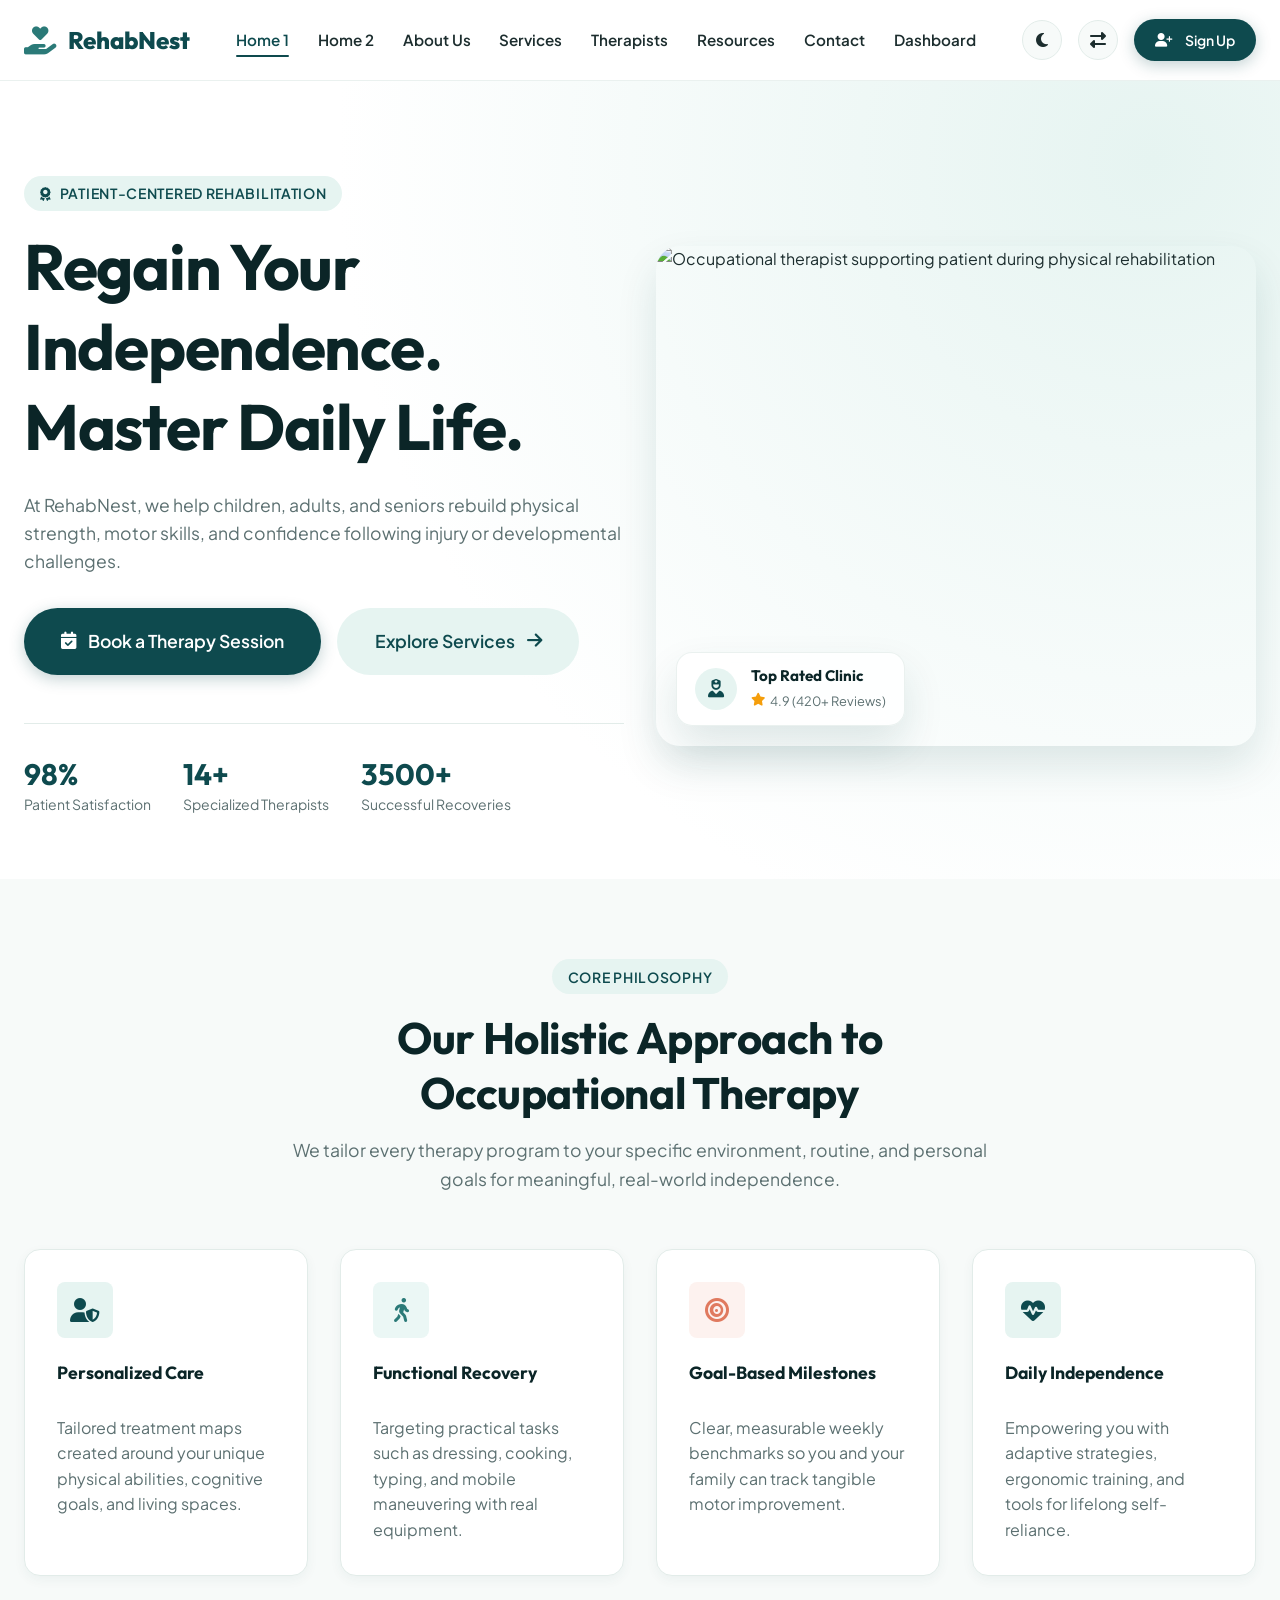
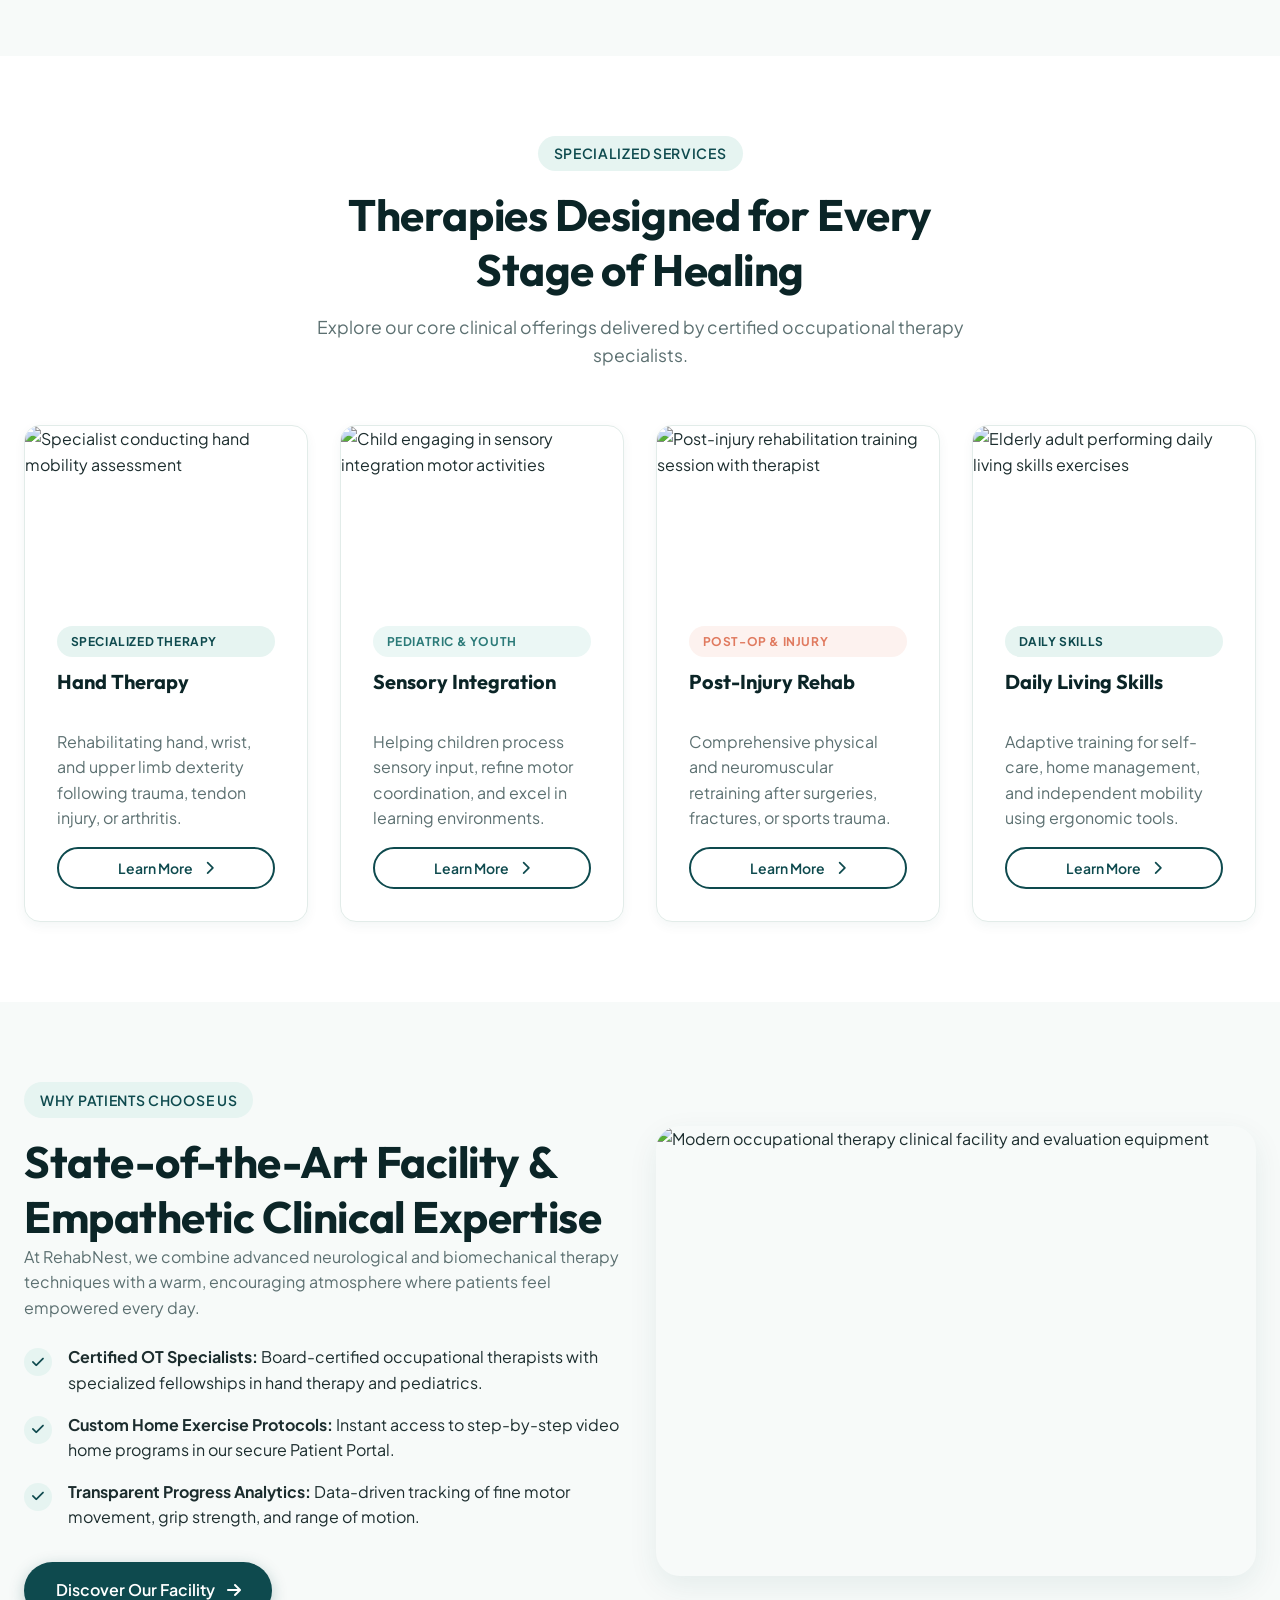
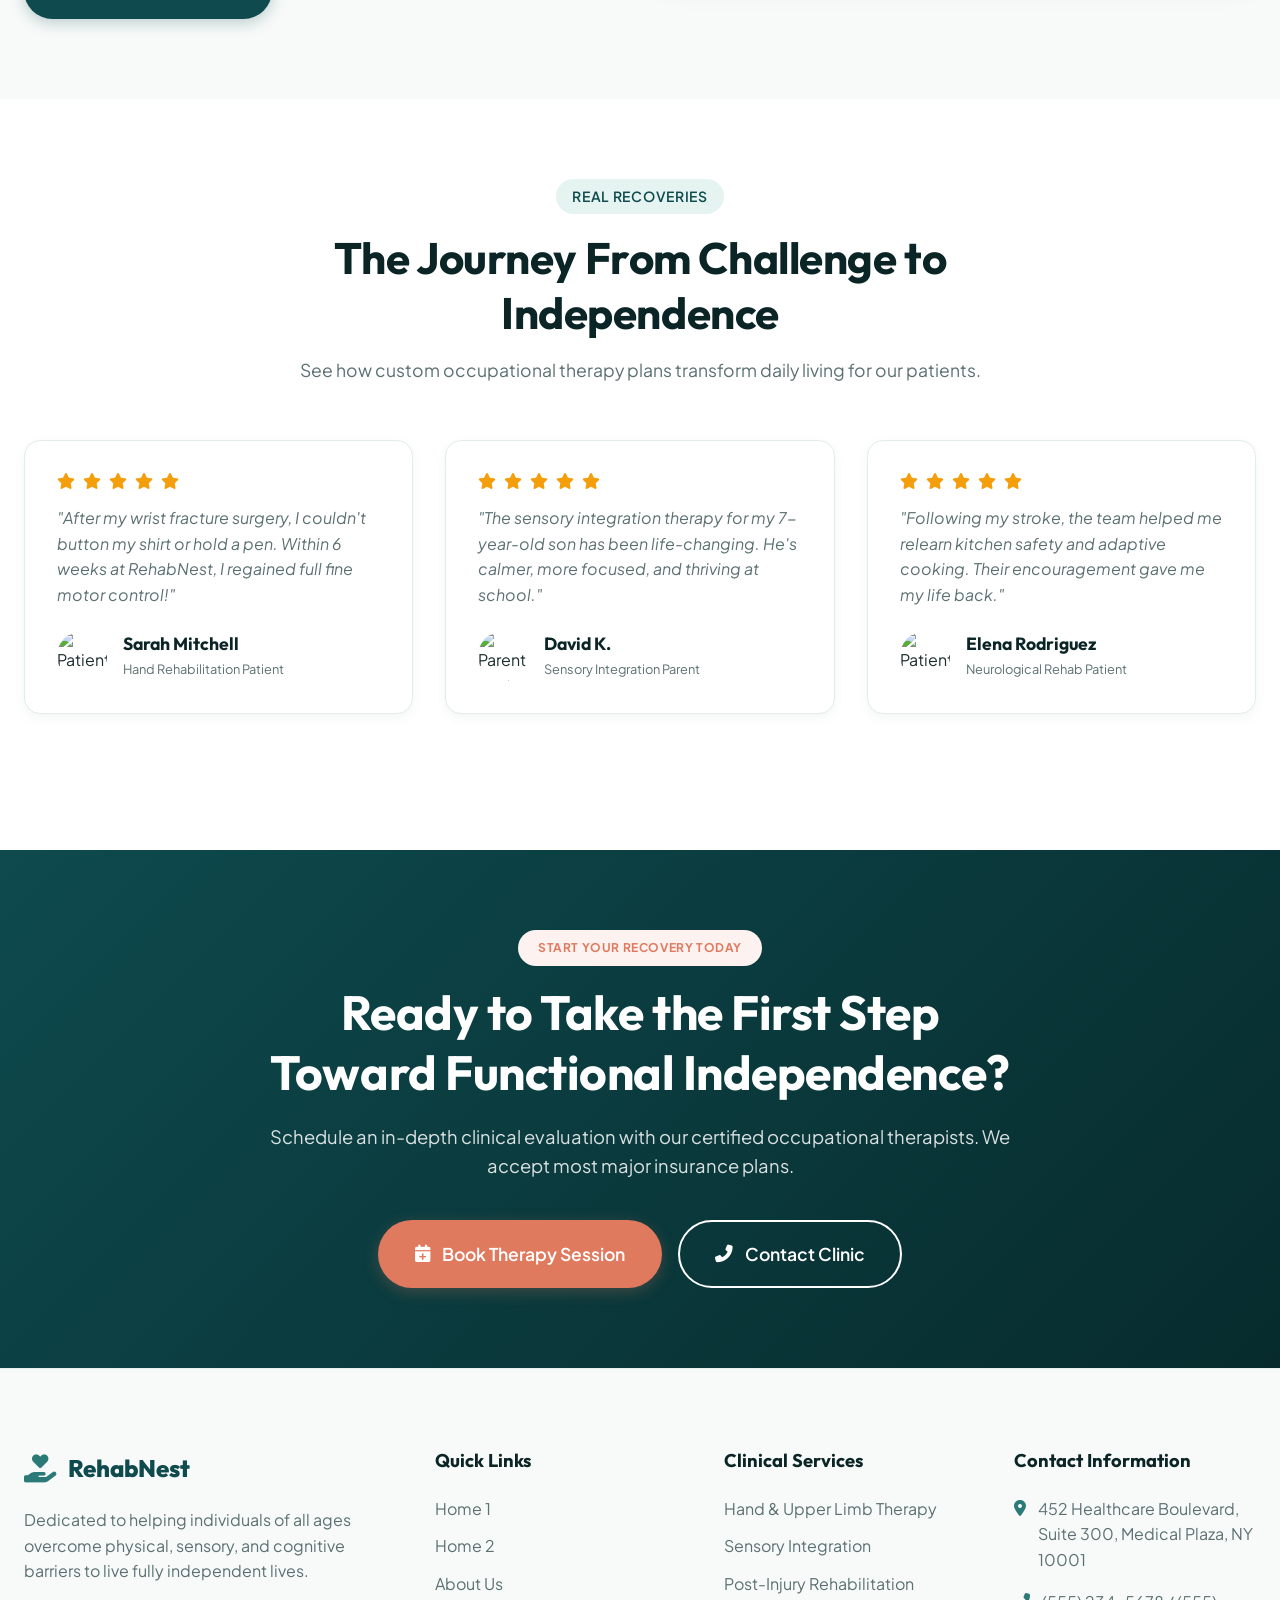
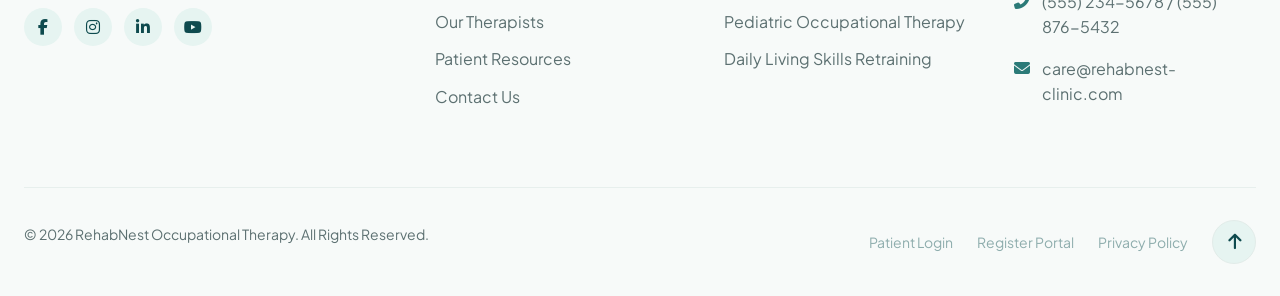
==== commit d09d1776: "changes" ====
--- a/index.html
+++ b/index.html
@@ -7,7 +7,7 @@
   <meta name="description" content="Empowering patients to regain independence, improve daily living skills, and recover post-injury with personalized occupational therapy.">
   
   <!-- Favicon -->
-  <link rel="icon" href="https://img.icons8.com/isometric/50/hands.png" type="image/png">
+  <link rel="icon" href="favicon.png" type="image/png">
   
   <!-- Font Awesome Icons -->
   <link rel="stylesheet" href="https://cdnjs.cloudflare.com/ajax/libs/font-awesome/6.4.0/css/all.min.css">
@@ -40,7 +40,7 @@
           <li class="mobile-nav-cta">
             <div style="display: flex; align-items: center; justify-content: center; gap: 0.75rem; margin-bottom: 0.85rem;">
               <button class="toggle-btn theme-toggle-btn" aria-label="Toggle Dark Mode" title="Toggle Light/Dark Theme"><i class="fas fa-moon"></i></button>
-              <button class="toggle-btn rtl-toggle-btn" aria-label="Toggle RTL" title="Toggle LTR/RTL Layout"><i class="fas fa-globe"></i></button>
+              <button class="toggle-btn rtl-toggle-btn" aria-label="Toggle RTL" title="Toggle LTR/RTL Layout"><i class="fas fa-exchange-alt"></i></button>
             </div>
             <a href="signup.html" class="btn btn-sm btn-primary" style="width: 100%; justify-content: center;"><i class="fas fa-user-plus"></i> Sign Up</a>
           </li>
@@ -52,7 +52,7 @@
           <i class="fas fa-moon"></i>
         </button>
         <button class="toggle-btn" id="rtl-toggle" aria-label="Toggle RTL" title="Toggle LTR/RTL Layout">
-          <i class="fas fa-globe"></i>
+          <i class="fas fa-exchange-alt"></i>
         </button>
         <a href="signup.html" class="btn btn-sm btn-primary"><i class="fas fa-user-plus"></i> Sign Up</a>
         <button class="mobile-toggle" id="mobile-toggle" aria-label="Mobile Navigation">
--- a/css/main.css
+++ b/css/main.css
@@ -70,7 +70,7 @@
   background-color: var(--bg-main);
   color: var(--text-main);
   line-height: 1.6;
-  overflow-x: hidden;
+  overflow-x: clip;
   padding-top: 80px;
   -webkit-font-smoothing: antialiased;
 }
@@ -241,7 +241,7 @@
 }
 
 .btn-group-equal .btn {
-  flex: 1 1 0;
+  flex: 0 1 auto;
   min-width: 200px;
   justify-content: center;
   text-align: center;
@@ -333,6 +333,11 @@
   gap: 1rem;
 }
 
+/* Utility Classes */
+.text-center { text-align: center !important; }
+.text-left { text-align: left !important; }
+.text-right { text-align: right !important; }
+
 /* Utility Toggles */
 .toggle-btn {
   background: var(--bg-alt);
@@ -388,11 +393,12 @@
 
 /* Footer */
 .site-footer {
-  background-color: #071E20;
-  color: #B5C9C9;
+  background-color: var(--bg-alt);
+  color: var(--text-muted);
   padding: 5rem 0 2rem 0;
   position: relative;
   overflow: hidden;
+  border-top: 1px solid var(--glass-border);
 }
 
 .footer-top {
@@ -400,15 +406,14 @@
   grid-template-columns: 1.5fr repeat(3, 1fr);
   gap: 3rem;
   padding-bottom: 4rem;
-  border-bottom: 1px solid rgba(255, 255, 255, 0.1);
+  border-bottom: 1px solid var(--glass-border);
 }
 
 .footer-brand .brand-logo {
-  color: #FFFFFF;
   margin-bottom: 1.25rem;
 }
 .footer-brand p {
-  color: #8EADAD;
+  color: var(--text-muted);
   margin-bottom: 1.5rem;
 }
 
@@ -420,15 +425,15 @@
   width: 38px;
   height: 38px;
   border-radius: 50%;
-  background: rgba(255, 255, 255, 0.08);
-  color: #FFFFFF;
+  background: var(--primary-light);
+  color: var(--primary);
   display: flex;
   align-items: center;
   justify-content: center;
   transition: all var(--transition-fast);
 }
 .social-link:hover {
-  background: var(--secondary);
+  background: var(--primary);
   color: #FFFFFF;
   transform: translateY(-3px);
 }
@@ -462,7 +467,7 @@
 .contact-social-btn.yt:hover { background: #FF0000; border-color: #FF0000; box-shadow: 0 10px 22px rgba(255, 0, 0, 0.45); }
 
 .footer-widget h4 {
-  color: #FFFFFF;
+  color: var(--heading-color);
   font-size: 1.15rem;
   margin-bottom: 1.5rem;
 }
@@ -474,11 +479,11 @@
   margin-bottom: 0.75rem;
 }
 .footer-links a {
-  color: #8EADAD;
+  color: var(--text-muted);
   transition: color var(--transition-fast);
 }
 .footer-links a:hover {
-  color: #FFFFFF;
+  color: var(--primary);
   padding-left: 4px;
 }
 
@@ -487,7 +492,7 @@
   align-items: flex-start;
   gap: 0.75rem;
   margin-bottom: 1rem;
-  color: #8EADAD;
+  color: var(--text-muted);
 }
 .footer-contact-item i {
   color: var(--secondary);
@@ -500,7 +505,7 @@
   justify-content: space-between;
   padding-top: 2rem;
   font-size: 0.875rem;
-  color: #6C8E8E;
+  color: var(--text-muted);
 }
 
 /* Card Styling */
@@ -527,11 +532,13 @@
 }
 
 .card-img-wrapper {
-  border-radius: var(--radius-sm);
+  border-radius: calc(var(--radius-md) - 1px) calc(var(--radius-md) - 1px) 0 0;
   overflow: hidden;
-  margin-bottom: 1.5rem;
   position: relative;
   aspect-ratio: 16 / 10;
+}
+.card .card-img-wrapper {
+  margin: -2rem -2rem 1.5rem -2rem;
 }
 .card-img-wrapper img {
   width: 100%;
@@ -544,6 +551,14 @@
 }
 
 /* Badges & Tags */
+.card h2,
+.card h3,
+.card h4 {
+  min-height: 3em; /* Reserves a strict box larger than 2 lines to guarantee alignment */
+}
+.card h3 { font-size: 1.25rem; }
+.card h4 { font-size: 1.1rem; }
+
 .badge {
   display: inline-block;
   padding: 0.35rem 0.85rem;
@@ -634,6 +649,12 @@
   font-size: 0.95rem;
   transition: border-color var(--transition-fast), box-shadow var(--transition-fast);
 }
+select.form-control {
+  padding-right: 2.5rem;
+  text-overflow: ellipsis;
+  white-space: nowrap;
+  overflow: hidden;
+}
 .form-control:focus {
   outline: none;
   border-color: var(--secondary);
@@ -672,7 +693,7 @@
 
 /* Responsive Adjustments & Screen Overflow Controls */
 html, body {
-  overflow-x: hidden;
+  overflow-x: clip;
   max-width: 100%;
 }
 
@@ -682,7 +703,7 @@
 
 @media (max-width: 1024px) {
   html, body {
-    overflow-x: hidden !important;
+    overflow-x: clip !important;
     width: 100% !important;
   }
   .mobile-toggle { display: block; }
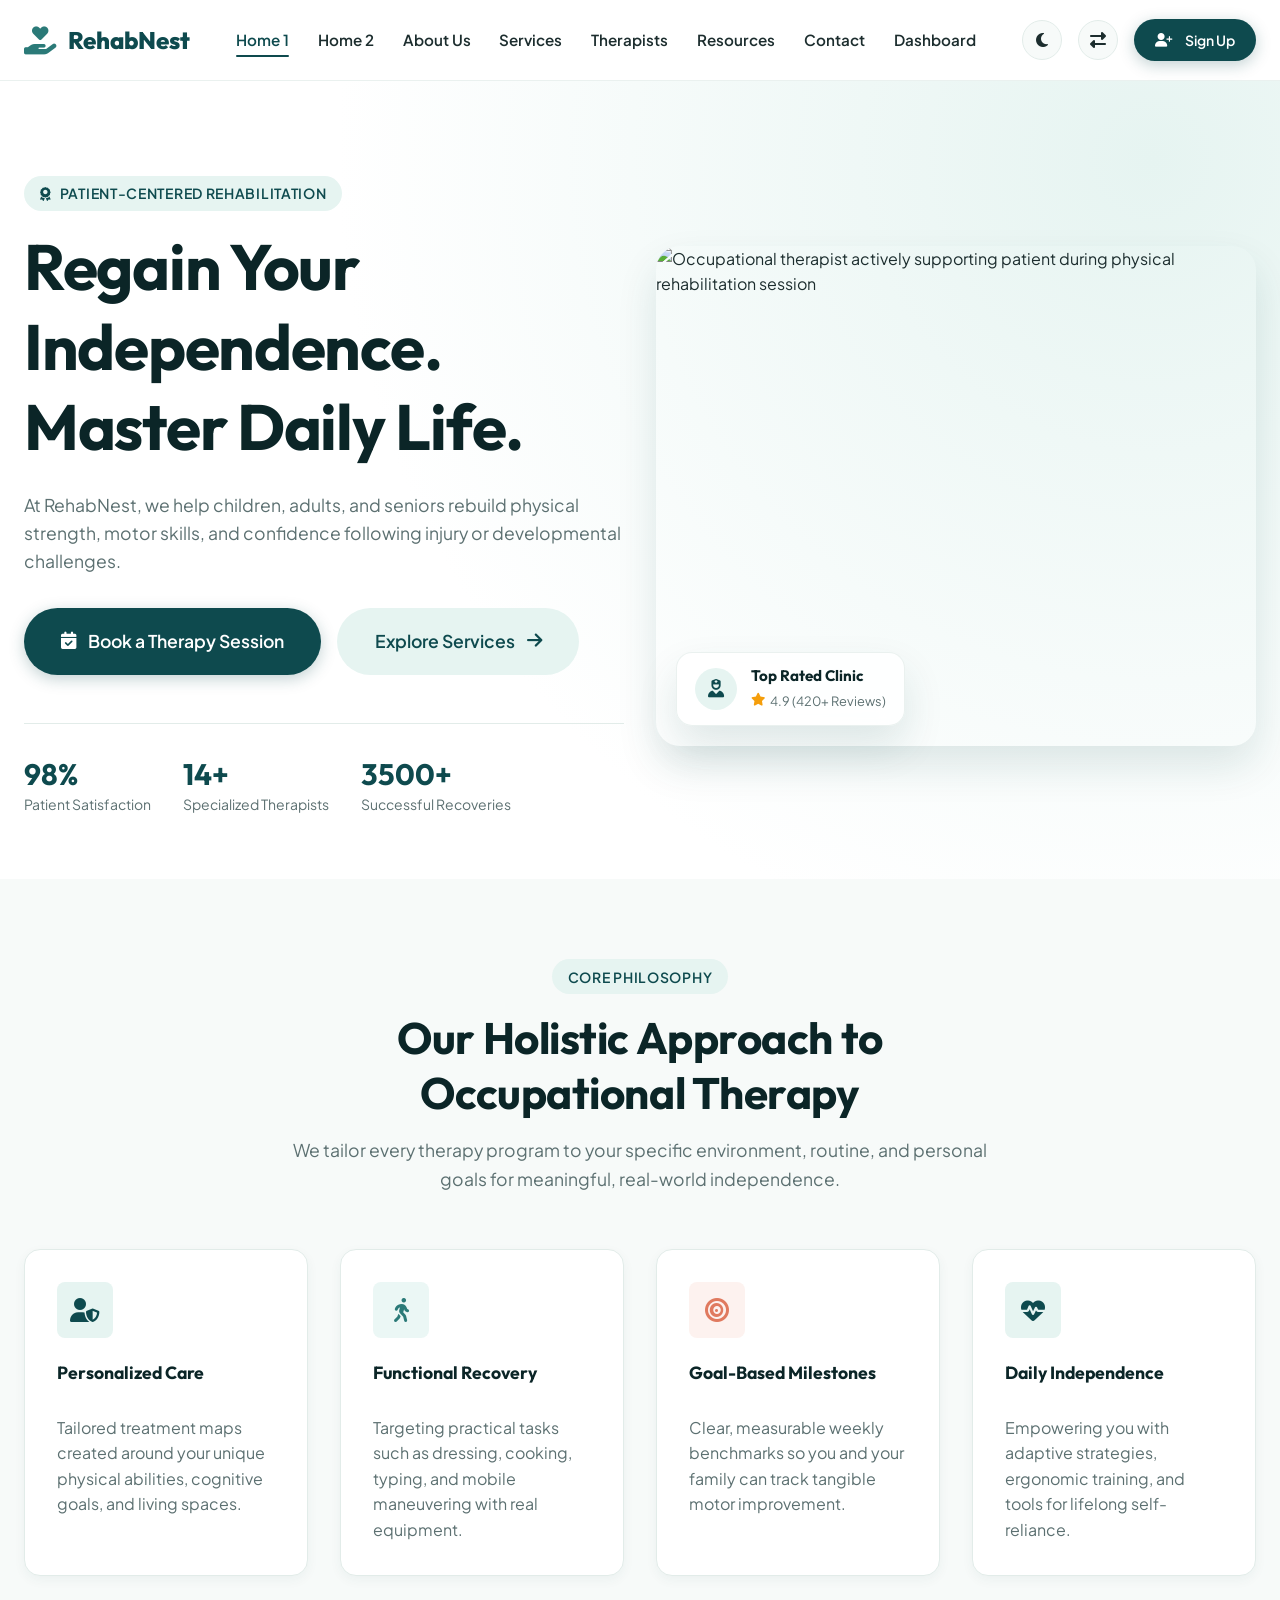
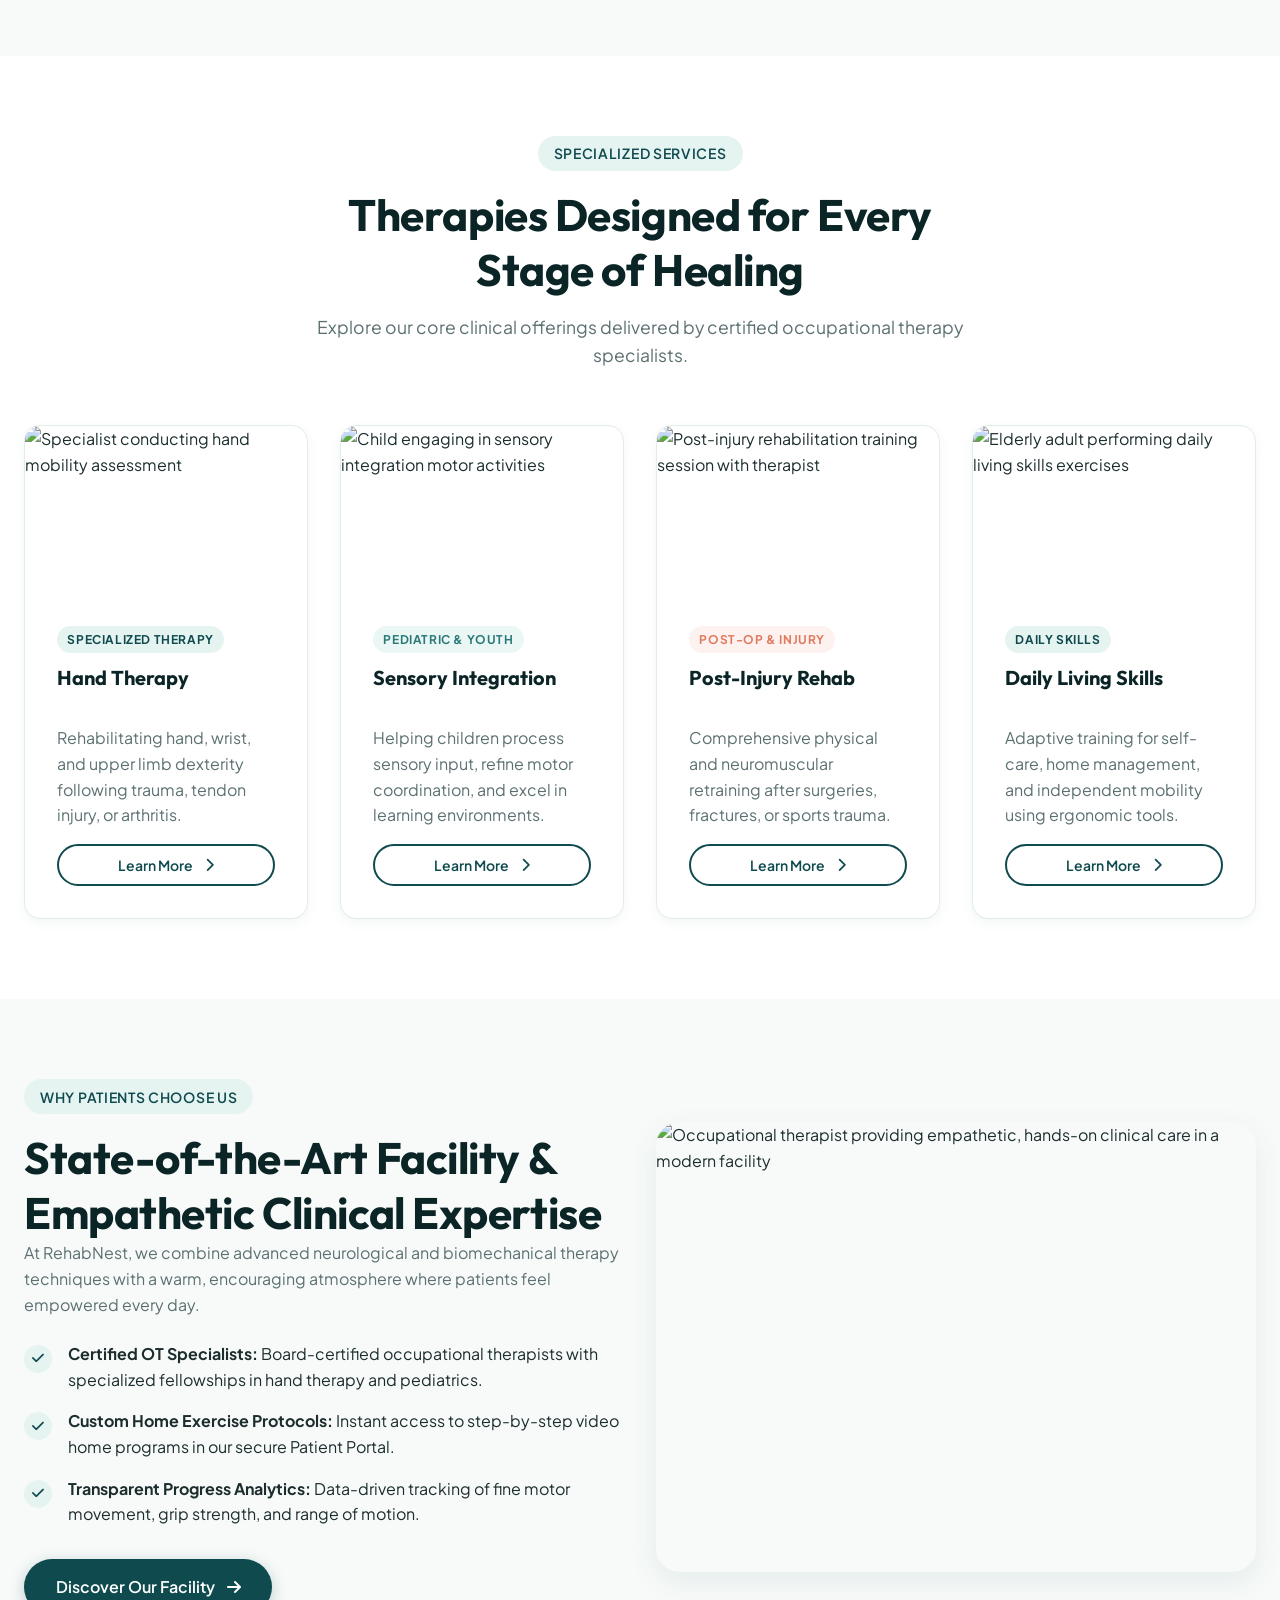
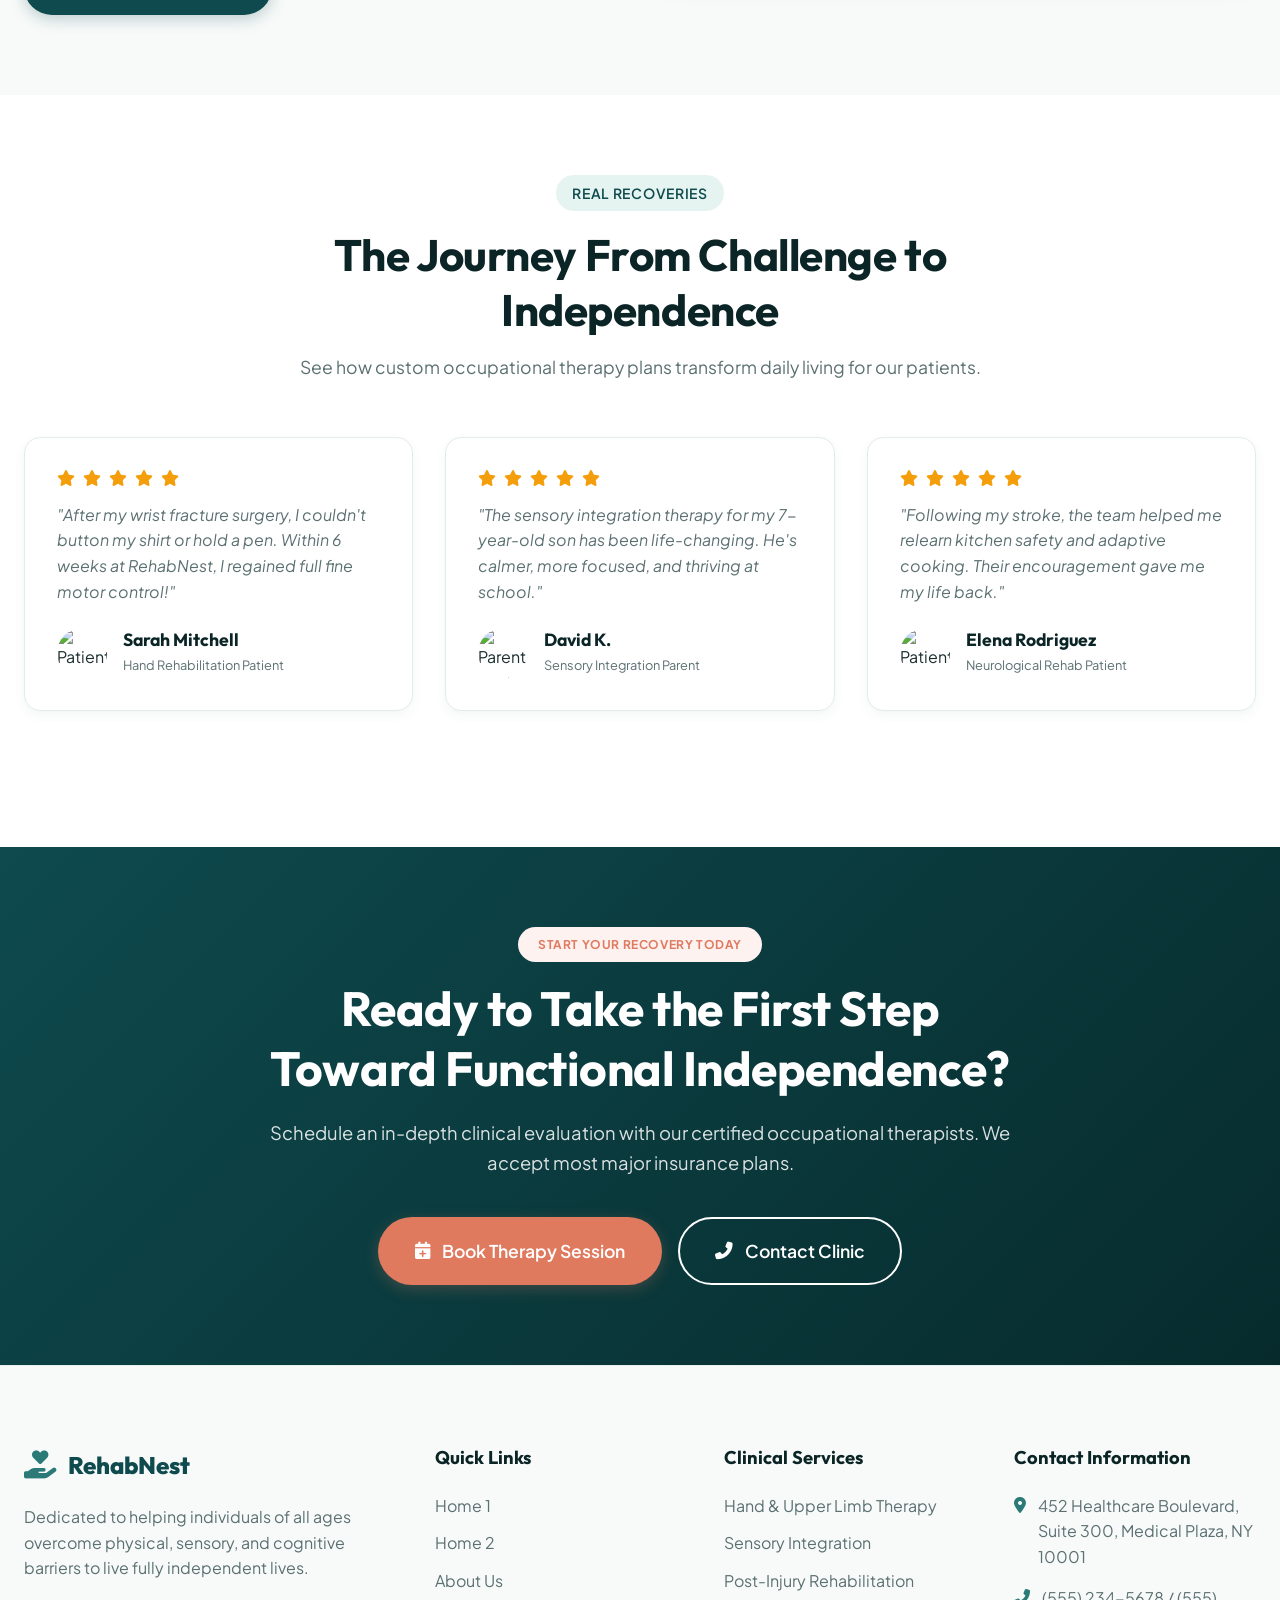
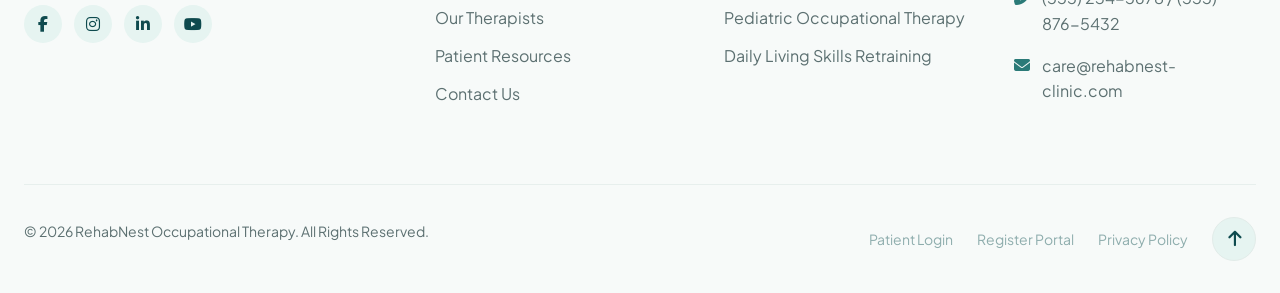
==== commit da364ae3: "cta" ====
--- a/index.html
+++ b/index.html
@@ -1,22 +1,25 @@
 <!DOCTYPE html>
 <html lang="en">
+
 <head>
   <meta charset="UTF-8">
   <meta name="viewport" content="width=device-width, initial-scale=1.0">
   <title>RehabNest Occupational Therapy | Regain Independence & Everyday Living Skills</title>
-  <meta name="description" content="Empowering patients to regain independence, improve daily living skills, and recover post-injury with personalized occupational therapy.">
-  
+  <meta name="description"
+    content="Empowering patients to regain independence, improve daily living skills, and recover post-injury with personalized occupational therapy.">
+
   <!-- Favicon -->
   <link rel="icon" href="favicon.png" type="image/png">
-  
+
   <!-- Font Awesome Icons -->
   <link rel="stylesheet" href="https://cdnjs.cloudflare.com/ajax/libs/font-awesome/6.4.0/css/all.min.css">
-  
+
   <!-- Custom Stylesheets -->
   <link rel="stylesheet" href="css/main.css">
   <link rel="stylesheet" href="css/dark-mode.css">
   <link rel="stylesheet" href="css/rtl.css">
 </head>
+
 <body>
 
   <!-- Sticky Header Navigation -->
@@ -38,11 +41,15 @@
           <li><a href="contact.html" class="nav-link">Contact</a></li>
           <li><a href="dashboard.html" class="nav-link">Dashboard</a></li>
           <li class="mobile-nav-cta">
-            <div style="display: flex; align-items: center; justify-content: center; gap: 0.75rem; margin-bottom: 0.85rem;">
-              <button class="toggle-btn theme-toggle-btn" aria-label="Toggle Dark Mode" title="Toggle Light/Dark Theme"><i class="fas fa-moon"></i></button>
-              <button class="toggle-btn rtl-toggle-btn" aria-label="Toggle RTL" title="Toggle LTR/RTL Layout"><i class="fas fa-exchange-alt"></i></button>
-            </div>
-            <a href="signup.html" class="btn btn-sm btn-primary" style="width: 100%; justify-content: center;"><i class="fas fa-user-plus"></i> Sign Up</a>
+            <div
+              style="display: flex; align-items: center; justify-content: center; gap: 0.75rem; margin-bottom: 0.85rem;">
+              <button class="toggle-btn theme-toggle-btn" aria-label="Toggle Dark Mode"
+                title="Toggle Light/Dark Theme"><i class="fas fa-moon"></i></button>
+              <button class="toggle-btn rtl-toggle-btn" aria-label="Toggle RTL" title="Toggle LTR/RTL Layout"><i
+                  class="fas fa-exchange-alt"></i></button>
+            </div>
+            <a href="signup.html" class="btn btn-sm btn-primary" style="width: 100%; justify-content: center;"><i
+                class="fas fa-user-plus"></i> Sign Up</a>
           </li>
         </ul>
       </nav>
@@ -65,14 +72,16 @@
   <main>
 
     <!-- SECTION 1: HERO -->
-    <section class="section hero-section" style="padding: 6rem 0 4rem 0; background: radial-gradient(circle at 90% 10%, var(--primary-light) 0%, transparent 60%);">
+    <section class="section hero-section"
+      style="padding: 6rem 0 4rem 0; background: radial-gradient(circle at 90% 10%, var(--primary-light) 0%, transparent 60%);">
       <div class="container">
         <div class="grid-2 align-center">
           <div data-animate="slide-left">
             <span class="section-subtitle"><i class="fas fa-award"></i> Patient-Centered Rehabilitation</span>
             <h1 style="margin-bottom: 1.5rem;">Regain Your Independence. Master Daily Life.</h1>
             <p class="section-desc" style="margin-bottom: 2rem;">
-              At RehabNest, we help children, adults, and seniors rebuild physical strength, motor skills, and confidence following injury or developmental challenges.
+              At RehabNest, we help children, adults, and seniors rebuild physical strength, motor skills, and
+              confidence following injury or developmental challenges.
             </p>
             <div class="btn-group-equal">
               <a href="#" class="btn btn-lg btn-primary" data-modal-target="booking-modal">
@@ -83,7 +92,8 @@
               </a>
             </div>
 
-            <div style="display: flex; gap: 2rem; margin-top: 3rem; padding-top: 2rem; border-top: 1px solid var(--card-border);">
+            <div
+              style="display: flex; gap: 2rem; margin-top: 3rem; padding-top: 2rem; border-top: 1px solid var(--card-border);">
               <div>
                 <h3 class="counter-val" data-count="98" data-suffix="%" style="color: var(--primary);">0</h3>
                 <p style="font-size: 0.875rem; margin: 0;">Patient Satisfaction</p>
@@ -101,18 +111,25 @@
 
           <div style="position: relative;" data-animate="slide-right">
             <div style="border-radius: var(--radius-lg); overflow: hidden; box-shadow: var(--shadow-lg);">
-              <img src="https://images.unsplash.com/photo-1576091160399-112ba8d25d1d?auto=format&fit=crop&w=1000&q=80" alt="Occupational therapist supporting patient during physical rehabilitation" style="width: 100%; height: 500px; object-fit: cover;">
+              <img src="https://images.pexels.com/photos/6111583/pexels-photo-6111583.jpeg"
+                alt="Occupational therapist actively supporting patient during physical rehabilitation session"
+                style="width: 100%; height: 500px; object-fit: cover;">
             </div>
 
             <!-- Floating Info Badge -->
-            <div style="position: absolute; top: auto !important; bottom: 1.25rem !important; left: 1.25rem !important; height: auto !important; min-height: 0 !important; max-height: fit-content !important; background: var(--glass-bg); backdrop-filter: blur(12px); -webkit-backdrop-filter: blur(12px); border: 1px solid var(--glass-border); border-radius: var(--radius-md); padding: 0.85rem 1.15rem; box-shadow: var(--shadow-lg); z-index: 10; max-width: 260px;">
+            <div
+              style="position: absolute; top: auto !important; bottom: 1.25rem !important; left: 1.25rem !important; height: auto !important; min-height: 0 !important; max-height: fit-content !important; background: var(--glass-bg); backdrop-filter: blur(12px); -webkit-backdrop-filter: blur(12px); border: 1px solid var(--glass-border); border-radius: var(--radius-md); padding: 0.85rem 1.15rem; box-shadow: var(--shadow-lg); z-index: 10; max-width: 260px;">
               <div style="display: flex; align-items: center; gap: 0.85rem;">
-                <div style="width: 42px; height: 42px; border-radius: 50%; background: var(--primary-light); color: var(--primary); display: flex; align-items: center; justify-content: center; font-size: 1.15rem; flex-shrink: 0;">
+                <div
+                  style="width: 42px; height: 42px; border-radius: 50%; background: var(--primary-light); color: var(--primary); display: flex; align-items: center; justify-content: center; font-size: 1.15rem; flex-shrink: 0;">
                   <i class="fas fa-user-nurse"></i>
                 </div>
                 <div>
-                  <h5 style="margin: 0; font-size: 0.95rem; font-weight: 700; color: var(--heading-color);">Top Rated Clinic</h5>
-                  <span style="font-size: 0.8rem; color: var(--text-muted); display: inline-flex; align-items: center; gap: 0.3rem;"><i class="fas fa-star" style="color: #F59E0B;"></i> 4.9 (420+ Reviews)</span>
+                  <h5 style="margin: 0; font-size: 0.95rem; font-weight: 700; color: var(--heading-color);">Top Rated
+                    Clinic</h5>
+                  <span
+                    style="font-size: 0.8rem; color: var(--text-muted); display: inline-flex; align-items: center; gap: 0.3rem;"><i
+                      class="fas fa-star" style="color: #F59E0B;"></i> 4.9 (420+ Reviews)</span>
                 </div>
               </div>
             </div>
@@ -127,28 +144,34 @@
         <div class="section-header" data-animate="fade-in">
           <span class="section-subtitle">Core Philosophy</span>
           <h2 class="section-title">Our Holistic Approach to Occupational Therapy</h2>
-          <p class="section-desc">We tailor every therapy program to your specific environment, routine, and personal goals for meaningful, real-world independence.</p>
+          <p class="section-desc">We tailor every therapy program to your specific environment, routine, and personal
+            goals for meaningful, real-world independence.</p>
         </div>
 
         <div class="grid-4">
           <div class="card" data-animate="fade-in">
-            <div style="width: 56px; height: 56px; background: var(--primary-light); color: var(--primary); border-radius: var(--radius-sm); display: flex; align-items: center; justify-content: center; font-size: 1.5rem; margin-bottom: 1.5rem;">
+            <div
+              style="width: 56px; height: 56px; background: var(--primary-light); color: var(--primary); border-radius: var(--radius-sm); display: flex; align-items: center; justify-content: center; font-size: 1.5rem; margin-bottom: 1.5rem;">
               <i class="fas fa-user-shield"></i>
             </div>
             <h4>Personalized Care</h4>
-            <p>Tailored treatment maps created around your unique physical abilities, cognitive goals, and living spaces.</p>
-          </div>
-
-          <div class="card" data-animate="fade-in">
-            <div style="width: 56px; height: 56px; background: var(--secondary-light); color: var(--secondary); border-radius: var(--radius-sm); display: flex; align-items: center; justify-content: center; font-size: 1.5rem; margin-bottom: 1.5rem;">
+            <p>Tailored treatment maps created around your unique physical abilities, cognitive goals, and living
+              spaces.</p>
+          </div>
+
+          <div class="card" data-animate="fade-in">
+            <div
+              style="width: 56px; height: 56px; background: var(--secondary-light); color: var(--secondary); border-radius: var(--radius-sm); display: flex; align-items: center; justify-content: center; font-size: 1.5rem; margin-bottom: 1.5rem;">
               <i class="fas fa-walking"></i>
             </div>
             <h4>Functional Recovery</h4>
-            <p>Targeting practical tasks such as dressing, cooking, typing, and mobile maneuvering with real equipment.</p>
-          </div>
-
-          <div class="card" data-animate="fade-in">
-            <div style="width: 56px; height: 56px; background: var(--accent-light); color: var(--accent); border-radius: var(--radius-sm); display: flex; align-items: center; justify-content: center; font-size: 1.5rem; margin-bottom: 1.5rem;">
+            <p>Targeting practical tasks such as dressing, cooking, typing, and mobile maneuvering with real equipment.
+            </p>
+          </div>
+
+          <div class="card" data-animate="fade-in">
+            <div
+              style="width: 56px; height: 56px; background: var(--accent-light); color: var(--accent); border-radius: var(--radius-sm); display: flex; align-items: center; justify-content: center; font-size: 1.5rem; margin-bottom: 1.5rem;">
               <i class="fas fa-bullseye"></i>
             </div>
             <h4>Goal-Based Milestones</h4>
@@ -156,7 +179,8 @@
           </div>
 
           <div class="card" data-animate="fade-in">
-            <div style="width: 56px; height: 56px; background: var(--primary-light); color: var(--primary); border-radius: var(--radius-sm); display: flex; align-items: center; justify-content: center; font-size: 1.5rem; margin-bottom: 1.5rem;">
+            <div
+              style="width: 56px; height: 56px; background: var(--primary-light); color: var(--primary); border-radius: var(--radius-sm); display: flex; align-items: center; justify-content: center; font-size: 1.5rem; margin-bottom: 1.5rem;">
               <i class="fas fa-heartbeat"></i>
             </div>
             <h4>Daily Independence</h4>
@@ -172,48 +196,58 @@
         <div class="section-header" data-animate="fade-in">
           <span class="section-subtitle">Specialized Services</span>
           <h2 class="section-title">Therapies Designed for Every Stage of Healing</h2>
-          <p class="section-desc">Explore our core clinical offerings delivered by certified occupational therapy specialists.</p>
+          <p class="section-desc">Explore our core clinical offerings delivered by certified occupational therapy
+            specialists.</p>
         </div>
 
         <div class="grid-4">
           <div class="card" data-animate="fade-in">
             <div class="card-img-wrapper">
-              <img src="https://images.unsplash.com/photo-1584515979956-d9f6e5d09982?auto=format&fit=crop&w=600&q=80" alt="Specialist conducting hand mobility assessment">
+              <img src="https://images.unsplash.com/photo-1584515979956-d9f6e5d09982?auto=format&fit=crop&w=600&q=80"
+                alt="Specialist conducting hand mobility assessment">
             </div>
             <span class="badge badge-primary" style="margin-bottom: 0.75rem;">Specialized Therapy</span>
             <h3>Hand Therapy</h3>
             <p>Rehabilitating hand, wrist, and upper limb dexterity following trauma, tendon injury, or arthritis.</p>
-            <a href="hand-therapy.html" class="btn btn-sm btn-outline" style="margin-top: 1rem; width: 100%;">Learn More <i class="fas fa-chevron-right"></i></a>
+            <a href="hand-therapy.html" class="btn btn-sm btn-outline" style="margin-top: 1rem; width: 100%;">Learn More
+              <i class="fas fa-chevron-right"></i></a>
           </div>
 
           <div class="card" data-animate="fade-in">
             <div class="card-img-wrapper">
-              <img src="https://images.unsplash.com/photo-1516627145497-ae6968895b74?auto=format&fit=crop&w=600&q=80" alt="Child engaging in sensory integration motor activities">
+              <img src="https://images.unsplash.com/photo-1516627145497-ae6968895b74?auto=format&fit=crop&w=600&q=80"
+                alt="Child engaging in sensory integration motor activities">
             </div>
             <span class="badge badge-secondary" style="margin-bottom: 0.75rem;">Pediatric & Youth</span>
             <h3>Sensory Integration</h3>
-            <p>Helping children process sensory input, refine motor coordination, and excel in learning environments.</p>
-            <a href="sensory-integration.html" class="btn btn-sm btn-outline" style="margin-top: 1rem; width: 100%;">Learn More <i class="fas fa-chevron-right"></i></a>
+            <p>Helping children process sensory input, refine motor coordination, and excel in learning environments.
+            </p>
+            <a href="sensory-integration.html" class="btn btn-sm btn-outline"
+              style="margin-top: 1rem; width: 100%;">Learn More <i class="fas fa-chevron-right"></i></a>
           </div>
 
           <div class="card" data-animate="fade-in">
             <div class="card-img-wrapper">
-              <img src="https://images.unsplash.com/photo-1571019613454-1cb2f99b2d8b?auto=format&fit=crop&w=600&q=80" alt="Post-injury rehabilitation training session with therapist">
+              <img src="https://images.unsplash.com/photo-1571019613454-1cb2f99b2d8b?auto=format&fit=crop&w=600&q=80"
+                alt="Post-injury rehabilitation training session with therapist">
             </div>
             <span class="badge badge-accent" style="margin-bottom: 0.75rem;">Post-Op & Injury</span>
             <h3>Post-Injury Rehab</h3>
             <p>Comprehensive physical and neuromuscular retraining after surgeries, fractures, or sports trauma.</p>
-            <a href="post-injury-rehab.html" class="btn btn-sm btn-outline" style="margin-top: 1rem; width: 100%;">Learn More <i class="fas fa-chevron-right"></i></a>
+            <a href="post-injury-rehab.html" class="btn btn-sm btn-outline" style="margin-top: 1rem; width: 100%;">Learn
+              More <i class="fas fa-chevron-right"></i></a>
           </div>
 
           <div class="card" data-animate="fade-in">
             <div class="card-img-wrapper">
-              <img src="https://images.unsplash.com/photo-1508847154043-be5407fcaa5a?auto=format&fit=crop&w=600&q=80" alt="Elderly adult performing daily living skills exercises">
+              <img src="https://images.unsplash.com/photo-1508847154043-be5407fcaa5a?auto=format&fit=crop&w=600&q=80"
+                alt="Elderly adult performing daily living skills exercises">
             </div>
             <span class="badge badge-primary" style="margin-bottom: 0.75rem;">Daily Skills</span>
             <h3>Daily Living Skills</h3>
             <p>Adaptive training for self-care, home management, and independent mobility using ergonomic tools.</p>
-            <a href="services.html" class="btn btn-sm btn-outline" style="margin-top: 1rem; width: 100%;">Learn More <i class="fas fa-chevron-right"></i></a>
+            <a href="services.html" class="btn btn-sm btn-outline" style="margin-top: 1rem; width: 100%;">Learn More <i
+                class="fas fa-chevron-right"></i></a>
           </div>
         </div>
       </div>
@@ -227,32 +261,39 @@
             <span class="section-subtitle">Why Patients Choose Us</span>
             <h2>State-of-the-Art Facility & Empathetic Clinical Expertise</h2>
             <p style="margin-bottom: 1.5rem;">
-              At RehabNest, we combine advanced neurological and biomechanical therapy techniques with a warm, encouraging atmosphere where patients feel empowered every day.
+              At RehabNest, we combine advanced neurological and biomechanical therapy techniques with a warm,
+              encouraging atmosphere where patients feel empowered every day.
             </p>
 
             <ul style="list-style: none; margin-bottom: 2rem;">
               <li style="display: flex; gap: 1rem; margin-bottom: 1rem;">
-                <div style="width: 28px; height: 28px; border-radius: 50%; background: var(--primary-light); color: var(--primary); display: flex; align-items: center; justify-content: center; font-size: 0.85rem; flex-shrink: 0; margin-top: 4px;">
+                <div
+                  style="width: 28px; height: 28px; border-radius: 50%; background: var(--primary-light); color: var(--primary); display: flex; align-items: center; justify-content: center; font-size: 0.85rem; flex-shrink: 0; margin-top: 4px;">
                   <i class="fas fa-check"></i>
                 </div>
                 <div>
-                  <strong>Certified OT Specialists:</strong> Board-certified occupational therapists with specialized fellowships in hand therapy and pediatrics.
+                  <strong>Certified OT Specialists:</strong> Board-certified occupational therapists with specialized
+                  fellowships in hand therapy and pediatrics.
                 </div>
               </li>
               <li style="display: flex; gap: 1rem; margin-bottom: 1rem;">
-                <div style="width: 28px; height: 28px; border-radius: 50%; background: var(--primary-light); color: var(--primary); display: flex; align-items: center; justify-content: center; font-size: 0.85rem; flex-shrink: 0; margin-top: 4px;">
+                <div
+                  style="width: 28px; height: 28px; border-radius: 50%; background: var(--primary-light); color: var(--primary); display: flex; align-items: center; justify-content: center; font-size: 0.85rem; flex-shrink: 0; margin-top: 4px;">
                   <i class="fas fa-check"></i>
                 </div>
                 <div>
-                  <strong>Custom Home Exercise Protocols:</strong> Instant access to step-by-step video home programs in our secure Patient Portal.
+                  <strong>Custom Home Exercise Protocols:</strong> Instant access to step-by-step video home programs in
+                  our secure Patient Portal.
                 </div>
               </li>
               <li style="display: flex; gap: 1rem;">
-                <div style="width: 28px; height: 28px; border-radius: 50%; background: var(--primary-light); color: var(--primary); display: flex; align-items: center; justify-content: center; font-size: 0.85rem; flex-shrink: 0; margin-top: 4px;">
+                <div
+                  style="width: 28px; height: 28px; border-radius: 50%; background: var(--primary-light); color: var(--primary); display: flex; align-items: center; justify-content: center; font-size: 0.85rem; flex-shrink: 0; margin-top: 4px;">
                   <i class="fas fa-check"></i>
                 </div>
                 <div>
-                  <strong>Transparent Progress Analytics:</strong> Data-driven tracking of fine motor movement, grip strength, and range of motion.
+                  <strong>Transparent Progress Analytics:</strong> Data-driven tracking of fine motor movement, grip
+                  strength, and range of motion.
                 </div>
               </li>
             </ul>
@@ -262,7 +303,9 @@
 
           <div data-animate="slide-right">
             <div style="border-radius: var(--radius-lg); overflow: hidden; box-shadow: var(--shadow-md);">
-              <img src="https://images.unsplash.com/photo-1581594693702-fbdc51b2763b?auto=format&fit=crop&w=1000&q=80" alt="Modern occupational therapy clinical facility and evaluation equipment" style="width:100%; height:450px; object-fit:cover;">
+              <img src="https://images.pexels.com/photos/4506074/pexels-photo-4506074.jpeg"
+                alt="Occupational therapist providing empathetic, hands-on clinical care in a modern facility"
+                style="width:100%; height:450px; object-fit:cover;">
             </div>
           </div>
         </div>
@@ -281,13 +324,16 @@
         <div class="grid-3" style="margin-bottom: 3.5rem;">
           <div class="card" data-animate="fade-in">
             <div style="display: flex; gap: 0.5rem; color: #F59E0B; margin-bottom: 1rem;">
-              <i class="fas fa-star"></i><i class="fas fa-star"></i><i class="fas fa-star"></i><i class="fas fa-star"></i><i class="fas fa-star"></i>
+              <i class="fas fa-star"></i><i class="fas fa-star"></i><i class="fas fa-star"></i><i
+                class="fas fa-star"></i><i class="fas fa-star"></i>
             </div>
             <p style="font-style: italic; margin-bottom: 1.5rem;">
-              "After my wrist fracture surgery, I couldn't button my shirt or hold a pen. Within 6 weeks at RehabNest, I regained full fine motor control!"
+              "After my wrist fracture surgery, I couldn't button my shirt or hold a pen. Within 6 weeks at RehabNest, I
+              regained full fine motor control!"
             </p>
             <div style="display: flex; align-items: center; gap: 1rem;">
-              <img src="https://images.unsplash.com/photo-1544005313-94ddf0286df2?auto=format&fit=crop&w=120&q=80" alt="Patient Sarah M." style="width: 50px; height: 50px; border-radius: 50%; object-fit: cover;">
+              <img src="https://images.unsplash.com/photo-1544005313-94ddf0286df2?auto=format&fit=crop&w=120&q=80"
+                alt="Patient Sarah M." style="width: 50px; height: 50px; border-radius: 50%; object-fit: cover;">
               <div>
                 <h5 style="margin: 0;">Sarah Mitchell</h5>
                 <span style="font-size: 0.8rem; color: var(--text-muted);">Hand Rehabilitation Patient</span>
@@ -297,13 +343,16 @@
 
           <div class="card" data-animate="fade-in">
             <div style="display: flex; gap: 0.5rem; color: #F59E0B; margin-bottom: 1rem;">
-              <i class="fas fa-star"></i><i class="fas fa-star"></i><i class="fas fa-star"></i><i class="fas fa-star"></i><i class="fas fa-star"></i>
+              <i class="fas fa-star"></i><i class="fas fa-star"></i><i class="fas fa-star"></i><i
+                class="fas fa-star"></i><i class="fas fa-star"></i>
             </div>
             <p style="font-style: italic; margin-bottom: 1.5rem;">
-              "The sensory integration therapy for my 7-year-old son has been life-changing. He's calmer, more focused, and thriving at school."
+              "The sensory integration therapy for my 7-year-old son has been life-changing. He's calmer, more focused,
+              and thriving at school."
             </p>
             <div style="display: flex; align-items: center; gap: 1rem;">
-              <img src="https://images.unsplash.com/photo-1507003211169-0a1dd7228f2d?auto=format&fit=crop&w=120&q=80" alt="Parent David K." style="width: 50px; height: 50px; border-radius: 50%; object-fit: cover;">
+              <img src="https://images.unsplash.com/photo-1507003211169-0a1dd7228f2d?auto=format&fit=crop&w=120&q=80"
+                alt="Parent David K." style="width: 50px; height: 50px; border-radius: 50%; object-fit: cover;">
               <div>
                 <h5 style="margin: 0;">David K.</h5>
                 <span style="font-size: 0.8rem; color: var(--text-muted);">Sensory Integration Parent</span>
@@ -313,13 +362,16 @@
 
           <div class="card" data-animate="fade-in">
             <div style="display: flex; gap: 0.5rem; color: #F59E0B; margin-bottom: 1rem;">
-              <i class="fas fa-star"></i><i class="fas fa-star"></i><i class="fas fa-star"></i><i class="fas fa-star"></i><i class="fas fa-star"></i>
+              <i class="fas fa-star"></i><i class="fas fa-star"></i><i class="fas fa-star"></i><i
+                class="fas fa-star"></i><i class="fas fa-star"></i>
             </div>
             <p style="font-style: italic; margin-bottom: 1.5rem;">
-              "Following my stroke, the team helped me relearn kitchen safety and adaptive cooking. Their encouragement gave me my life back."
+              "Following my stroke, the team helped me relearn kitchen safety and adaptive cooking. Their encouragement
+              gave me my life back."
             </p>
             <div style="display: flex; align-items: center; gap: 1rem;">
-              <img src="https://images.unsplash.com/photo-1573496359142-b8d87734a5a2?auto=format&fit=crop&w=120&q=80" alt="Patient Elena R." style="width: 50px; height: 50px; border-radius: 50%; object-fit: cover;">
+              <img src="https://images.unsplash.com/photo-1573496359142-b8d87734a5a2?auto=format&fit=crop&w=120&q=80"
+                alt="Patient Elena R." style="width: 50px; height: 50px; border-radius: 50%; object-fit: cover;">
               <div>
                 <h5 style="margin: 0;">Elena Rodriguez</h5>
                 <span style="font-size: 0.8rem; color: var(--text-muted);">Neurological Rehab Patient</span>
@@ -331,20 +383,24 @@
     </section>
 
     <!-- SECTION 6: FINAL CTA -->
-    <section class="section" style="background: linear-gradient(135deg, var(--primary) 0%, #072B2D 100%); color: #FFFFFF;">
+    <section class="section"
+      style="background: linear-gradient(135deg, var(--primary) 0%, #072B2D 100%); color: #FFFFFF;">
       <div class="container text-center" style="text-align: center; max-width: 800px;" data-animate="zoom-in">
-        <span class="badge badge-accent" style="margin-bottom: 1rem; padding: 0.5rem 1.25rem;">Start Your Recovery Today</span>
+        <span class="badge badge-accent" style="margin-bottom: 1rem; padding: 0.5rem 1.25rem;">Start Your Recovery
+          Today</span>
         <h2 style="color: #FFFFFF; font-size: clamp(2rem, 4vw, 3rem); margin-bottom: 1.25rem;">
           Ready to Take the First Step Toward Functional Independence?
         </h2>
         <p style="color: rgba(255, 255, 255, 0.85); font-size: 1.15rem; margin-bottom: 2.5rem;">
-          Schedule an in-depth clinical evaluation with our certified occupational therapists. We accept most major insurance plans.
+          Schedule an in-depth clinical evaluation with our certified occupational therapists. We accept most major
+          insurance plans.
         </p>
         <div class="btn-group-equal" style="justify-content: center;">
           <a href="#" class="btn btn-lg btn-accent" data-modal-target="booking-modal">
             <i class="fas fa-calendar-plus"></i> Book Therapy Session
           </a>
-          <a href="contact.html" class="btn btn-lg btn-outline" style="border-color: #FFFFFF; color: #FFFFFF !important;">
+          <a href="contact.html" class="btn btn-lg btn-outline"
+            style="border-color: #FFFFFF; color: #FFFFFF !important;">
             <i class="fas fa-phone-alt"></i> Contact Clinic
           </a>
         </div>
@@ -362,7 +418,8 @@
             <i class="fas fa-hand-holding-heart"></i>
             <span>RehabNest</span>
           </a>
-          <p>Dedicated to helping individuals of all ages overcome physical, sensory, and cognitive barriers to live fully independent lives.</p>
+          <p>Dedicated to helping individuals of all ages overcome physical, sensory, and cognitive barriers to live
+            fully independent lives.</p>
           <div class="footer-socials">
             <a href="#" class="social-link" aria-label="Facebook"><i class="fab fa-facebook-f"></i></a>
             <a href="#" class="social-link" aria-label="Instagram"><i class="fab fa-instagram"></i></a>
@@ -417,7 +474,8 @@
           <a href="login.html" style="color: #8EADAD;">Patient Login</a>
           <a href="signup.html" style="color: #8EADAD;">Register Portal</a>
           <a href="404.html" style="color: #8EADAD;">Privacy Policy</a>
-          <button class="back-to-top-btn" title="Back to Top" aria-label="Back to top"><i class="fas fa-arrow-up"></i></button>
+          <button class="back-to-top-btn" title="Back to Top" aria-label="Back to top"><i
+              class="fas fa-arrow-up"></i></button>
         </div>
       </div>
     </div>
@@ -427,8 +485,10 @@
   <div class="modal-overlay" id="booking-modal">
     <div class="modal-card">
       <button class="modal-close" data-modal-close><i class="fas fa-times"></i></button>
-      <h3 style="margin-bottom: 0.5rem;"><i class="fas fa-calendar-check" style="color: var(--primary);"></i> Book Therapy Session</h3>
-      <p style="margin-bottom: 1.5rem; font-size: 0.9rem;">Fill in your details and our clinical receptionist will call you to confirm your time slot.</p>
+      <h3 style="margin-bottom: 0.5rem;"><i class="fas fa-calendar-check" style="color: var(--primary);"></i> Book
+        Therapy Session</h3>
+      <p style="margin-bottom: 1.5rem; font-size: 0.9rem;">Fill in your details and our clinical receptionist will call
+        you to confirm your time slot.</p>
 
       <form data-validate>
         <div class="form-group">
@@ -458,7 +518,8 @@
           <input type="datetime-local" class="form-control">
         </div>
 
-        <button type="submit" class="btn btn-primary" style="width: 100%; margin-top: 0.5rem;">Confirm Session Request</button>
+        <button type="submit" class="btn btn-primary" style="width: 100%; margin-top: 0.5rem;">Confirm Session
+          Request</button>
       </form>
     </div>
   </div>
@@ -467,4 +528,5 @@
   <script src="js/main.js"></script>
   <script src="js/forms.js"></script>
 </body>
-</html>
+
+</html>
--- a/css/main.css
+++ b/css/main.css
@@ -561,12 +561,14 @@
 
 .badge {
   display: inline-block;
-  padding: 0.35rem 0.85rem;
+  padding: 0.25rem 0.65rem;
   font-size: 0.75rem;
   font-weight: 700;
   border-radius: var(--radius-full);
   text-transform: uppercase;
   letter-spacing: 0.05em;
+  width: max-content;
+  align-self: flex-start;
 }
 .badge-primary { background-color: var(--primary-light); color: var(--primary); }
 .badge-secondary { background-color: var(--secondary-light); color: var(--secondary); }
@@ -733,7 +735,8 @@
     text-align: center;
   }
 
-  .hero-section .grid-2 {
+  .hero-section .grid-2,
+  .stack-tab.grid-2 {
     grid-template-columns: 1fr !important;
     gap: 3rem;
   }
@@ -745,7 +748,7 @@
   .grid-3 > :nth-child(3):last-child,
   .grid-3 > :last-child:nth-child(odd) {
     grid-column: span 2 !important;
-    max-width: 540px;
+    max-width: calc(50% - 1rem);
     width: 100%;
     margin-left: auto !important;
     margin-right: auto !important;
@@ -757,7 +760,7 @@
   }
 }
 
-@media (max-width: 768px) {
+@media (max-width: 767px) {
   /* Mobile view align one-by-one */
   .grid-4, .grid-3, .grid-2 { 
     grid-template-columns: 1fr !important; 
